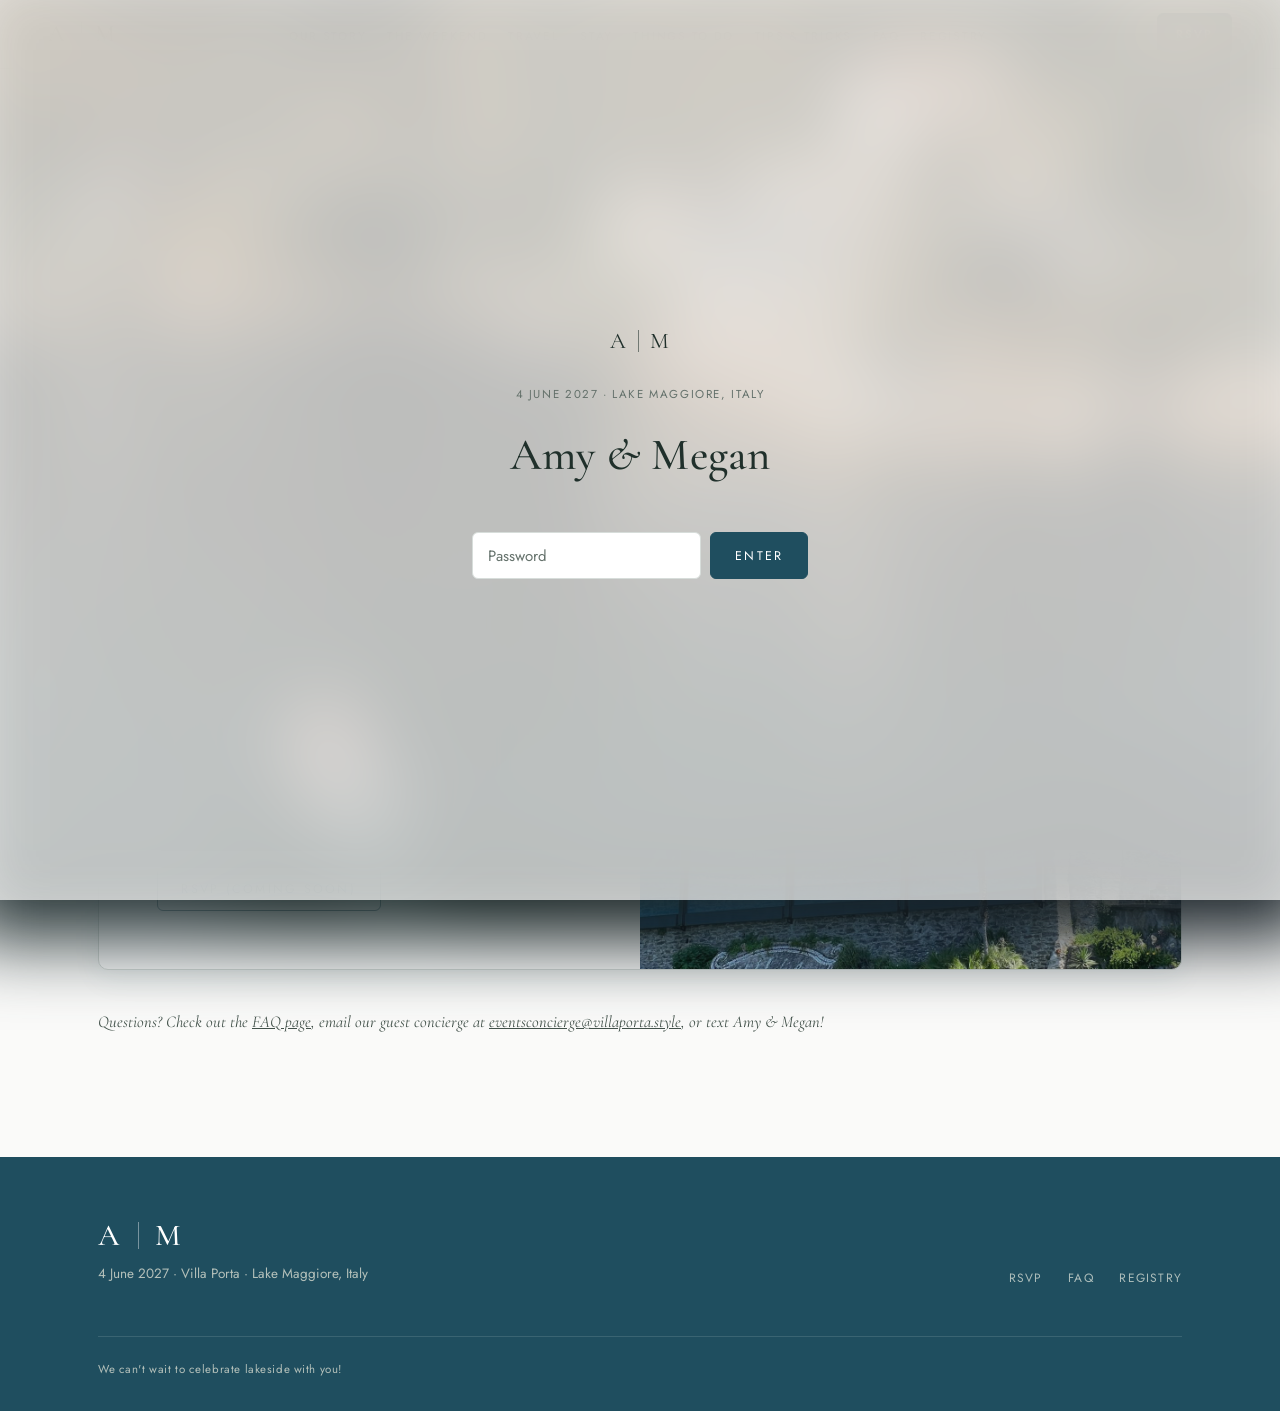
==== rsvp.html @ 817edec3 "Polish mobile scrolling and callouts" ====
<!DOCTYPE html>
<html lang="en">
<head>
<meta charset="UTF-8">
<meta name="viewport" content="width=device-width, initial-scale=1.0">
<title>RSVP — Amy &amp; Megan, 4 June 2027</title>
<meta name="robots" content="noindex, nofollow">
<meta name="description" content="RSVP for Amy and Megan's wedding weekend at Villa Porta, Lake Maggiore — 4 June 2027.">

<meta property="og:type" content="website">
<meta property="og:url" content="https://amyandmegan.com/rsvp.html">
<meta property="og:site_name" content="Amy &amp; Megan">
<meta property="og:title" content="RSVP &middot; 4 June 2027 &middot; Amy &amp; Megan">
<meta property="og:description" content="RSVP for Amy and Megan's wedding weekend at Villa Porta, Lake Maggiore — 4 June 2027.">
<meta property="og:image" content="https://amyandmegan.com/assets/images/og-share.jpg">
<meta property="og:image:width" content="1200">
<meta property="og:image:height" content="800">
<meta name="twitter:card" content="summary_large_image">
<meta name="twitter:title" content="RSVP &middot; 4 June 2027 &middot; Amy &amp; Megan">
<meta name="twitter:image" content="https://amyandmegan.com/assets/images/og-share.jpg">

<link rel="stylesheet" href="css/style.css?v=20260814-9">
<link rel="icon" type="image/png" href="assets/images/favicon-32.png" sizes="32x32">
<link rel="icon" type="image/png" href="assets/images/favicon-16.png" sizes="16x16">
<link rel="apple-touch-icon" href="assets/images/apple-touch-icon.png">
<meta name="theme-color" content="#1F4E5F">
</head>
<body>

<div id="site-gate" class="site-gate">
  <div class="site-gate-bg"></div>
  <div class="site-gate-inner">
    <div class="site-gate-mark">A <span class="mark-bar"></span> M</div>
    <p class="site-gate-meta">4 June 2027 &middot; Lake Maggiore, Italy</p>
    <h1 class="site-gate-title">Amy <em>&amp;</em> Megan</h1>
    <form class="site-gate-form" id="gateForm">
      <div class="site-gate-inputrow">
        <label class="sr-only" for="gatePw">Password</label>
        <input type="password" id="gatePw" name="gatePw" placeholder="Password" autocomplete="current-password" aria-describedby="gateError" required>
        <button type="submit" class="btn solid">Enter</button>
      </div>
      <p class="site-gate-error" id="gateError" role="alert" hidden>That's not quite it &mdash; try again.</p>
    </form>
  </div>
</div>

<nav class="site-nav scrolled" inert aria-hidden="true">
  <a href="index.html" class="nav-mark">A <span class="mark-bar"></span> M</a>
  <button type="button" class="nav-toggle" aria-label="Open menu" aria-expanded="false" aria-controls="site-navigation">
    <svg class="icon-menu" viewBox="0 0 24 24" fill="none" stroke="currentColor" stroke-width="1.4"><path d="M3 6h18M3 12h18M3 18h18"/></svg>
    <svg class="icon-close" viewBox="0 0 24 24" fill="none" stroke="currentColor" stroke-width="1.4"><path d="M5 5l14 14M19 5L5 19"/></svg>
  </button>
  <div class="nav-backdrop"></div>
  <ul class="nav-links" id="site-navigation">
    <li><a href="index.html#story">Our story</a></li>
    <li><a href="index.html#weekend">The weekend</a></li>
    <li><a href="index.html#travel">Travel</a></li>
    <li><a href="index.html#stay">Stay</a></li>
    <li><a href="index.html#thingstodo">Things to do</a></li>
    <li><a href="index.html#packing">Tips &amp; Tricks</a></li>
    <li><a href="index.html#faq">FAQ</a></li>
    <li><a href="index.html#registry">Registry</a></li>
  </ul>
  <div class="nav-cta">
    <a href="rsvp.html" class="btn solid active" aria-current="page">RSVP</a>
  </div>
</nav>

<main inert aria-hidden="true">

<div class="page-header">
  <div class="wrap">
    <span class="eyebrow">RSVP</span>
    <h1 tabindex="-1">Let's party!</h1>
    <p class="lede">Please let us know as soon as possible if you intend to join us.</p>
  </div>
</div>

<section class="section-pad">
  <div class="wrap">
    <div class="pane">
      <div class="pane-copy">
        <p>We&rsquo;re so excited to celebrate with you at Lake Maggiore!</p>
        <p>Because this is an intimate destination wedding with limited space and overseas logistics, sharing your plans early helps us plan thoughtfully.</p>
        <p><strong>Please complete your Intent to Attend by September 15.</strong></p>
        <p>Formal invitations and the official RSVP will follow. Text Amy or Megan with any questions!</p>
        <a href="https://forms.gle/Bddp1RMRTRT9xCXB9" target="_blank" rel="noopener" class="btn solid">Intent to Attend</a>
        <button type="button" class="btn" disabled>RSVP (coming soon)</button>
      </div>
      <div class="pane-media" style="background-image:url('assets/images/venue-terrace.jpg');"></div>
    </div>

    <p class="note-line" style="margin-top:2.4rem;">Questions? Check out the <a href="index.html#faq">FAQ page</a>, email our guest concierge at <a href="mailto:eventsconcierge@villaporta.style">eventsconcierge@villaporta.style</a>, or text Amy &amp; Megan!</p>
  </div>
</section>

</main>

<footer inert aria-hidden="true">
  <div class="wrap">
    <div class="footer-inner">
      <div>
        <div class="footer-mark">A <span class="mark-bar"></span> M</div>
        <p class="footer-note">4 June 2027 &middot; Villa Porta &middot; Lake Maggiore, Italy</p>
      </div>
      <ul class="footer-links">
        <li><a href="rsvp.html">RSVP</a></li>
        <li><a href="index.html#faq">FAQ</a></li>
        <li><a href="index.html#registry">Registry</a></li>
      </ul>
    </div>
    <div class="footer-bottom">We can't wait to celebrate lakeside with you!</div>
  </div>
</footer>

<script src="js/main.js?v=20260814-3"></script>
</body>
</html>
---- css/style.css ----
/* ============================================================
   Megan & Amy — Lake Maggiore, 4 June 2027
   Design system revised per emil-design-eng (motion), impeccable
   (anti-pattern bans), and taste-skill (anti-default discipline).
   ============================================================ */

@import url('https://fonts.googleapis.com/css2?family=Cormorant+Garamond:ital,wght@0,400;0,500;0,600;1,400;1,500&family=Jost:wght@300;400;500;600&display=swap');

:root{
  /* neutrals: true near-white (chroma-flat), not warm cream/sand */
  --bg-a:#FAFAF9;
  --bg-b:#EDF2F1;              /* tinted toward the brand's own blue hue, not generic warmth */
  --ink:#20302B;
  --ink-soft:#43524B;
  --ink-faint:#64716B;
  --accent:#2F6B82;
  --accent-dark:#1F4E5F;
  --accent-soft:#5B9AB0;
  --accent-wash:#E4EEF1;
  --terracotta:#B5652F;
  --sage:#4F7F65;
  --plum:#806A76;
  --gold:#E7C766;
  --gold-ink:#493B12;
  --gold-line:#EADCA9;
  --gold-deep:#D6B64F;
  --gold-wash:#FBF6E6;
  --line:#D7DDDA;
  --white:#FFFFFF;

  --serif:'Cormorant Garamond', Georgia, serif;
  --sans:'Jost', 'Helvetica Neue', Arial, sans-serif;

  --maxw:1180px;
  --radius-img:10px;
  --radius-btn:6px;

  --shadow-card:0 10px 28px rgba(31,78,95,.07);
  --shadow-card-hover:0 14px 34px rgba(31,78,95,.12);
  --shadow-emphasis:0 12px 34px rgba(31,78,95,.1);
  --shadow-small:0 5px 16px rgba(31,78,95,.06);

  /* motion tokens — per emil-design-eng: strong custom curves, not weak CSS defaults */
  --ease-out: cubic-bezier(0.23, 1, 0.32, 1);
  --ease-in-out: cubic-bezier(0.77, 0, 0.175, 1);
  --dur-fast: 150ms;
  --dur-med: 220ms;
  --dur-slow: 320ms;
}

*,*::before,*::after{box-sizing:border-box;}
html{scroll-behavior:smooth; overflow-x:hidden;}
.sr-only{
  position:absolute; width:1px; height:1px; padding:0; margin:-1px;
  overflow:hidden; clip:rect(0,0,0,0); white-space:nowrap; border:0;
}
@media (prefers-reduced-motion: reduce){
  html{scroll-behavior:auto;}
  *,*::before,*::after{animation-duration:0.01ms !important; animation-iteration-count:1 !important; transition-duration:0.01ms !important;}
}

body{
  margin:0;
  overflow-x:hidden;
  background:var(--bg-a);
  color:var(--ink);
  font-family:var(--sans);
  font-weight:400;
  line-height:1.75;
  font-size:16.5px;
  -webkit-font-smoothing:antialiased;
}

img{max-width:100%;height:auto;display:block;}
a{color:inherit;}
button:focus-visible,a:focus-visible,input:focus-visible{
  outline:3px solid var(--accent-dark);
  outline-offset:3px;
}
.hero a:focus-visible,footer a:focus-visible,.concierge-card a:focus-visible,
.story-carousel button:focus-visible{outline-color:var(--white);}
/* These headings receive focus programmatically after the password gate. */
h1[tabindex="-1"]:focus{outline:none;}

.wrap{
  max-width:var(--maxw);
  margin:0 auto;
  padding:0 clamp(1.25rem, 4vw, 3rem);
}

h1,h2,h3,h4{
  font-family:var(--serif);
  font-weight:500;
  color:var(--ink);
  margin:0 0 .4em;
  letter-spacing:.01em;
  text-wrap:balance;
}
.eyebrow{
  font-family:var(--sans);
  font-size:11.5px;
  letter-spacing:.22em;
  text-transform:uppercase;
  color:var(--accent);
  font-weight:500;
  display:block;
  margin-bottom:.7rem;
}
h2{font-size:clamp(2.2rem, 4.4vw, 3.1rem); letter-spacing:.01em; line-height:1.12; margin-bottom:.32em;}
h3{font-size:1.4rem;}

p{margin:0 0 1.1em; text-wrap:pretty;}
.lede{
  font-family:var(--serif);
  font-style:italic;
  font-size:1.2rem;
  color:var(--ink-soft);
  max-width:64ch;
}

/* ---------- buttons: press feedback, gated hover, real easing ---------- */
.btn{
  display:inline-flex;
  align-items:center;
  gap:.6em;
  min-height:44px;
  padding:.85em 1.9em;
  border:1px solid var(--accent-dark);
  border-radius:var(--radius-btn);
  color:var(--accent-dark);
  background:transparent;
  font-family:var(--sans);
  font-size:12.5px;
  letter-spacing:.18em;
  text-transform:uppercase;
  text-decoration:none;
  cursor:pointer;
  transition:background var(--dur-med) var(--ease-out), color var(--dur-med) var(--ease-out), transform var(--dur-fast) var(--ease-out);
}
@media (hover:hover) and (pointer:fine){
  .btn:hover{background:var(--accent-dark); color:var(--white);}
  .btn.solid:hover{background:var(--ink);}
  .btn.on-dark:hover{background:var(--white); color:var(--ink);}
}
.btn:active{transform:scale(0.97);}
.btn.solid{background:var(--accent-dark); color:var(--white);}
.btn.on-dark{border-color:rgba(255,255,255,.75); color:var(--white);}
.btn:disabled,.btn[aria-disabled="true"]{opacity:.55; cursor:not-allowed;}
.btn:disabled:active,.btn[aria-disabled="true"]:active{transform:none;}

/* ---------- wave divider ---------- */
.ripple{position:relative; width:100%; height:56px; overflow:hidden; line-height:0;}
.ripple svg{width:100%; height:100%; display:block;}
.ripple .wave-fill{fill:var(--bg-b);}
.ripple.to-a .wave-fill{fill:var(--bg-a);}

/* ---------- nav ---------- */
.site-nav{
  position:fixed; top:0; left:0; right:0;
  z-index:100;
  display:flex; align-items:center; justify-content:space-between;
  padding:1.1rem clamp(1.25rem, 4vw, 3rem);
  background:transparent;
  color:var(--white);
  transition:background var(--dur-slow) var(--ease-out), color var(--dur-slow) var(--ease-out), padding var(--dur-med) var(--ease-out), box-shadow var(--dur-med) var(--ease-out);
}
.site-nav.scrolled{
  background:rgba(250,250,249,.99);
  color:var(--ink);
  padding-top:.75rem; padding-bottom:.75rem;
  box-shadow:0 1px 0 var(--line);
}
.nav-mark{
  font-family:var(--serif); font-size:1.48rem; font-weight:500; letter-spacing:.14em;
  min-height:44px; display:flex; align-items:center; gap:.55em; text-decoration:none; color:inherit;
}
.mark-bar{display:inline-block; width:1px; height:1em; background:currentColor; opacity:.55;}
.nav-links{display:flex; gap:clamp(.75rem,1.6vw,1.5rem); list-style:none; margin:0; padding:0;}
.nav-links a{
  font-size:11.5px; font-weight:500; letter-spacing:.15em; text-transform:uppercase;
  text-decoration:none; color:inherit; opacity:.96;
  padding-bottom:4px; border-bottom:1px solid transparent;
  transition:opacity var(--dur-fast) var(--ease-out), border-color var(--dur-fast) var(--ease-out);
}
@media (hover:hover) and (pointer:fine){ .nav-links a:hover{opacity:1; border-color:currentColor;} }
.nav-links a.active{opacity:1; border-color:currentColor;}
.nav-cta .btn{min-height:42px; padding:.65em 1.55em; font-size:11.5px; font-weight:500;}
.site-nav:not(.scrolled) .nav-mark,.site-nav:not(.scrolled) .nav-links a{text-shadow:0 1px 8px rgba(0,0,0,.38);}
.site-nav:not(.scrolled) .nav-cta .btn.solid{
  background:rgba(15,35,36,.24); border-color:rgba(255,255,255,.78); color:var(--white);
  box-shadow:0 0 0 1px rgba(255,255,255,.12),0 5px 18px rgba(0,0,0,.12);
}
.site-nav.scrolled .btn{border-color:var(--accent-dark); color:var(--accent-dark);}
.site-nav.scrolled .btn.solid{background:var(--accent-dark); color:var(--white);}

.nav-toggle{
  display:none; width:44px; height:44px; align-items:center; justify-content:center;
  background:none; border:0; color:inherit; cursor:pointer; padding:11px; position:relative; z-index:210;
}
.nav-toggle svg{width:22px; height:22px;}
.nav-toggle .icon-close{display:none;}
.nav-toggle.open .icon-menu{display:none;}
.nav-toggle.open .icon-close{display:block;}

.nav-backdrop{display:none;}

@media (max-width:1080px){
  .nav-links{
    position:fixed; inset:0 0 0 auto; width:min(78vw,320px);
    background:var(--bg-a); color:var(--ink);
    flex-direction:column; gap:0; padding:6rem 2rem 2rem;
    transform:translateX(100%); transition:transform var(--dur-slow) var(--ease-out);
    box-shadow:-6px 0 24px rgba(0,0,0,.12);
    z-index:200;
  }
  .nav-links.open{transform:translateX(0);}
  .nav-links a{display:block; padding:.9rem 0; border-bottom:1px solid var(--line); opacity:1;}
  .nav-cta{display:none;}
  .nav-toggle{display:inline-flex;}
  .nav-backdrop{
    display:block; position:fixed; inset:0; z-index:150;
    background:rgba(10,14,12,.35); opacity:0; pointer-events:none;
    transition:opacity var(--dur-med) var(--ease-out);
  }
  .nav-backdrop.open{opacity:1; pointer-events:auto;}
}
body.menu-open{overflow:hidden;}


/* ---------- hero ---------- */
.hero{
  position:relative; min-height:100vh; min-height:100svh; display:flex; align-items:flex-end;
  overflow:hidden; background-color:#182420; color:var(--white);
}
.hero-bg{
  position:absolute; inset:0;
  background-image:url('../assets/images/hero-aerial-boat.jpg');
  background-position:center 42%; background-size:cover; background-repeat:no-repeat;
  transition:opacity var(--dur-slow) var(--ease-out);
}
.hero::after{
  content:""; position:absolute; inset:0;
  background:linear-gradient(180deg, rgba(16,22,19,.3) 0%, rgba(16,22,19,.12) 38%, rgba(12,18,15,.66) 100%);
  z-index:1;
}
.hero-inner{position:relative; z-index:2; width:100%; padding:8rem clamp(1.25rem,4vw,3rem) 4.5rem;}
.hero-names{
  font-family:var(--serif); font-size:clamp(2.8rem, 8vw, 5.6rem); line-height:1.05;
  letter-spacing:.015em; margin:0 0 .3em; color:var(--white) !important;
}
.hero-names em{font-style:italic; color:var(--white); opacity:.85;}
.hero-meta{font-family:var(--sans); font-size:13px; letter-spacing:.16em; text-transform:uppercase; opacity:.92; margin-bottom:1.8rem;}

/* ---------- sections ---------- */
section{position:relative;}
main section[id]{scroll-margin-top:5rem;}
.section-pad{padding:clamp(3rem,5.5vw,4.8rem) 0 clamp(4.5rem,8vw,7.5rem);}
.alt-bg{background:var(--bg-b);}

.section-head{max-width:820px; margin-bottom:clamp(2.2rem,4vw,3.2rem);}

.split{display:grid; grid-template-columns:1fr 1fr; gap:clamp(2rem,5vw,4.5rem); align-items:center;}
.split.reverse .split-media{order:2;}
.split-media img{border-radius:var(--radius-img);}
.photo-with-caption{position:relative; margin:0; overflow:hidden; border-radius:var(--radius-img);}
.photo-with-caption img{width:100%;}
.photo-with-caption figcaption{
  position:absolute; left:0; right:0; bottom:0; z-index:2;
  padding:1.1rem 1.2rem; color:var(--white); font-size:12px; letter-spacing:.1em; text-transform:uppercase;
  background:linear-gradient(0deg, rgba(0,0,0,.58), transparent);
}
@media (max-width:820px){
  .split{grid-template-columns:1fr;}
  .split.reverse .split-media{order:0;}
}

/* callouts */
.info-callout{
  margin:1.6rem 0; padding:1.2rem 1.5rem;
  background:var(--accent-wash);
  border-left:4px solid var(--accent);
  border-radius:var(--radius-img);
  font-size:15px; color:var(--ink-soft);
}
.info-callout strong{color:var(--ink);}
.info-callout p{margin:0;}
.info-callout.with-icon{display:flex; align-items:center; gap:1rem;}
.info-callout.with-icon .icon{
  flex:none; width:38px; height:38px; border-radius:50%;
  background:var(--accent); color:var(--white);
  display:flex; align-items:center; justify-content:center;
}
.info-callout.with-icon .icon svg{width:21px; height:21px;}
.info-callout-copy{flex:1; min-width:0;}
.info-callout.with-icon .info-callout-copy p{padding:0; color:var(--ink-soft); font-size:14px; line-height:1.55;}
.info-callout.with-icon .info-callout-copy p + p{margin-top:.18rem;}
.info-callout.with-icon .info-callout-copy strong{display:block; color:var(--ink); font-size:14.5px; font-weight:600; line-height:1.45;}
.info-callout.with-icon .info-callout-copy a{color:var(--accent-dark); font-weight:500; text-underline-offset:3px;}

.concierge-card{
  margin-top:2.2rem; padding:1.5rem 1.7rem;
  background:var(--accent); border-radius:var(--radius-img); color:var(--white);
  box-shadow:var(--shadow-card);
}
.concierge-card h3{font-family:var(--sans); font-weight:500; font-size:.95rem; letter-spacing:.03em; margin-bottom:.3rem; color:var(--white);}
.concierge-card p{font-size:14.5px; color:rgba(255,255,255,.9); margin:0 0 .5em;}
.concierge-card a{color:var(--white); text-decoration:underline; text-underline-offset:3px;}

/* schedule + accordion detail */
.schedule{display:grid; grid-template-columns:repeat(3,1fr); gap:1.3rem;}
@media (max-width:820px){.schedule{grid-template-columns:1fr;}}
.schedule-item{
  background:var(--white); border:1px solid var(--line); border-radius:var(--radius-img);
  overflow:hidden; display:flex; flex-direction:column; box-shadow:var(--shadow-card);
}
.schedule-thumb{width:100%; height:190px; object-fit:cover; display:block;}
.schedule-body{padding:1.6rem 1.6rem 1.6rem; display:flex; flex-direction:column; flex:1;}
.schedule-item:not(:has(.schedule-thumb)) .schedule-body{padding-top:1.8rem;}
.schedule-day{
  font-family:var(--sans); font-size:10.5px; letter-spacing:.16em; text-transform:uppercase;
  color:var(--white); background:var(--accent); display:inline-block;
  padding:.35em .85em; border-radius:20px; margin-bottom:1.1rem; align-self:flex-start;
}
.schedule-item h3{margin-bottom:.15rem; font-size:1.5rem;}
.schedule-translation{
  display:block; margin-bottom:.42rem;
  font-family:var(--serif); font-size:.98rem; font-style:italic; line-height:1.35;
  color:var(--accent-dark);
}
.schedule-item .when{color:var(--ink-faint); font-size:12.5px; margin-bottom:.9rem; display:block; font-family:var(--sans); letter-spacing:.01em;}
.schedule-item p{font-size:14.5px;}
.schedule-more{
  width:100%; text-align:left; background:none; border:0; cursor:pointer;
  display:flex; align-items:center; gap:.6em; min-height:44px; padding:.8rem 0 .3rem;
  margin-top:auto;
  font-family:var(--sans); font-size:11.5px; letter-spacing:.14em; text-transform:uppercase; color:var(--accent-dark);
}
.schedule-more .plus{flex:none; width:16px; height:16px; position:relative;}
.schedule-more .plus::before,.schedule-more .plus::after{content:""; position:absolute; background:var(--accent-dark); top:50%; left:50%; transform:translate(-50%,-50%);}
.schedule-more .plus::before{width:12px; height:1.4px;}
.schedule-more .plus::after{width:1.4px; height:12px; transition:transform var(--dur-med) var(--ease-in-out);}
.schedule-item.open .plus::after{transform:translate(-50%,-50%) rotate(90deg) scaleY(0);}
.schedule-detail{max-height:0; overflow:hidden; transition:max-height var(--dur-med) var(--ease-in-out);}
.schedule-detail-inner{padding-top:.5rem;}
.schedule-detail dl{margin:0;}
.schedule-detail dt{font-size:11px; letter-spacing:.12em; text-transform:uppercase; color:var(--ink-faint); margin-top:.9rem;}
.schedule-detail dt:first-child{margin-top:0;}
.schedule-detail dd{margin:.2rem 0 0; font-size:14.5px; color:var(--ink-soft);}

.note-line{font-size:16.5px; color:var(--ink-soft); margin-top:1.6rem; font-style:italic; font-family:var(--serif);}

/* ---------- password gate (client-side deterrent only — not true security) ---------- */
body.gate-locked{overflow:hidden;}
.site-gate{
  position:fixed; inset:0; z-index:500;
  display:flex; align-items:center; justify-content:center;
  color:var(--ink); text-align:center;
  opacity:1; transition:opacity .5s var(--ease-out);
}
.site-gate.unlocked{opacity:0; pointer-events:none;}
.site-gate-bg{
  position:absolute; inset:-40px;
  background-image:url('../assets/images/og-share.jpg');
  background-position:center 55%; background-size:cover; background-repeat:no-repeat;
  filter:blur(38px) saturate(1.05);
}
.site-gate::after{content:""; position:absolute; inset:0; background:rgba(250,250,249,.72);}
.site-gate-inner{position:relative; z-index:1; width:100%; max-width:400px; padding:2rem;}
.site-gate-mark{font-family:var(--serif); font-size:1.4rem; letter-spacing:.05em; margin-bottom:1.5rem; display:flex; align-items:center; justify-content:center; gap:.7rem;}
.site-gate-meta{font-family:var(--sans); font-size:11.5px; letter-spacing:.14em; text-transform:uppercase; color:var(--ink-faint); margin-bottom:.7rem;}
.site-gate-title{font-family:var(--serif); font-size:clamp(2.1rem,5vw,2.8rem); margin:0 0 2.4rem; color:var(--ink);}
.site-gate-title em{font-style:italic;}
.site-gate-inputrow{display:flex; gap:.6rem;}
.site-gate-inputrow input{
  flex:1; min-width:0; padding:.75em 1em; border-radius:6px; border:1px solid var(--line);
  background:var(--white); color:var(--ink); font-family:var(--sans); font-size:15px;
}
.site-gate-inputrow input::placeholder{color:var(--ink-faint);}
.site-gate-inputrow input:focus{outline:2px solid var(--accent-dark); outline-offset:2px;}
.site-gate-error{margin:.9rem 0 0; font-size:13px; color:#a33;}
@media (max-width:480px){.site-gate-inputrow{flex-direction:column;}}

/* ---------- story: text + rotating carousel ---------- */
.story-layout{display:grid; grid-template-columns:1.2fr 1fr; gap:clamp(2rem,5vw,3.5rem); align-items:start;}
@media (max-width:900px){.story-layout{grid-template-columns:1fr;}}
.story-visual{display:flex; flex-direction:column; gap:1.4rem;}
.trio-label{text-align:center; margin:.2rem 0 -.6rem;}

.story-carousel{position:relative; border-radius:var(--radius-img); overflow:hidden; aspect-ratio:4/5; background:#1c2420;}
.story-carousel-track{display:flex; height:100%; transition:transform 650ms var(--ease-in-out);}
.story-carousel-track img{flex:0 0 100%; width:100%; height:100%; object-fit:cover;}
.story-carousel-track img.show-full{object-fit:contain;}
.story-carousel-caption{
  position:absolute; left:0; right:0; bottom:0; z-index:2;
  padding:1.1rem 4.7rem 1.1rem 1.2rem; color:var(--white); font-size:12px; letter-spacing:.1em; text-transform:uppercase;
  background:linear-gradient(0deg, rgba(0,0,0,.5), transparent);
}
.story-carousel-arrow{
  position:absolute; top:50%; transform:translateY(-50%); z-index:3;
  width:44px; height:44px; border-radius:50%; border:0; cursor:pointer;
  background:rgba(0,0,0,.32); color:var(--white);
  display:flex; align-items:center; justify-content:center;
  opacity:0; transition:opacity var(--dur-med) var(--ease-out), background var(--dur-fast) var(--ease-out);
}
.story-carousel-arrow svg{width:16px; height:16px;}
.story-carousel-arrow.prev{left:.7rem;}
.story-carousel-arrow.next{right:.7rem;}
.story-carousel:hover .story-carousel-arrow{opacity:1;}
.story-carousel:focus-within .story-carousel-arrow{opacity:1;}
@media (hover:none){ .story-carousel-arrow{opacity:1; background:rgba(0,0,0,.4);} }
@media (hover:hover) and (pointer:fine){ .story-carousel-arrow:hover{background:rgba(0,0,0,.55);} }
.story-carousel-arrow:active{transform:translateY(-50%) scale(0.92);}
.story-carousel-pause{
  position:absolute; right:.7rem; bottom:.7rem; z-index:4;
  width:44px; height:44px; padding:12px; border:0; border-radius:50%;
  display:flex; align-items:center; justify-content:center;
  background:rgba(0,0,0,.4); color:var(--white); cursor:pointer;
  transition:background var(--dur-fast) var(--ease-out), transform var(--dur-fast) var(--ease-out);
}
.story-carousel-pause svg{width:18px; height:18px;}
.story-carousel-pause .icon-play{display:none;}
.story-carousel-pause[aria-pressed="true"] .icon-pause{display:none;}
.story-carousel-pause[aria-pressed="true"] .icon-play{display:block;}
@media (hover:hover) and (pointer:fine){.story-carousel-pause:hover{background:rgba(0,0,0,.6);}}
.story-carousel-pause:active{transform:scale(.92);}

.story-text p{font-family:var(--serif); font-size:1.15rem; line-height:1.7; color:var(--ink-soft);}

.story-closing{
  font-family:var(--serif); font-weight:700; color:var(--ink);
  font-size:clamp(1.6rem,3vw,2.1rem); line-height:1.4;
  margin-top:clamp(2rem,4vw,3rem); margin-bottom:0;
  max-width:68rem;
}
.story-closing .dash{font-weight:400; opacity:.55;}
.story-closing em{font-style:italic;}

/* photo trio below story */
.story-trio{display:grid; grid-template-columns:repeat(3,1fr); gap:.8rem;}
.story-trio figure{margin:0;}
.story-trio img{width:100%; aspect-ratio:4/5; object-fit:cover; border-radius:var(--radius-img);}
.story-trio figcaption{font-size:12px; letter-spacing:.08em; text-transform:uppercase; color:var(--ink-faint); margin-top:.6rem; text-align:center;}
@media (max-width:700px){
  .story-trio{grid-template-columns:repeat(3,1fr); gap:.45rem;}
  .story-trio figcaption{font-size:10px; letter-spacing:.05em; margin-top:.4rem;}
}

/* travel */
.info-grid{display:grid; grid-template-columns:repeat(2,1fr); gap:2rem 3rem;}
@media (max-width:700px){.info-grid{grid-template-columns:1fr;}}
.info-block h3{font-family:var(--sans); font-weight:500; font-size:.95rem; letter-spacing:.03em; margin-bottom:.3rem;}
.info-block .sub{color:var(--ink-faint); font-size:13px;}

/* hotel cards — three equal options */
.stay-subhead{margin-top:2.2rem;}
.stay-subhead .eyebrow{margin:0;}
.hotel-list{display:grid; grid-template-columns:repeat(3,1fr); gap:1.4rem; margin-top:1rem; align-items:stretch;}
@media (max-width:900px){.hotel-list{grid-template-columns:1fr;}}
.hotel-card{height:100%; border:1px solid var(--line); border-radius:var(--radius-img); overflow:hidden; background:var(--white); display:flex; flex-direction:column; box-shadow:var(--shadow-card); transition:transform var(--dur-fast) var(--ease-out),box-shadow var(--dur-fast) var(--ease-out),border-color var(--dur-fast) var(--ease-out);}
.hotel-photo{height:170px; background-size:cover; background-position:center;}
.hotel-photo.placeholder{
  display:flex; flex-direction:column; align-items:center; justify-content:center; gap:.5rem;
  background:linear-gradient(135deg,var(--bg-b),var(--bg-a)); color:var(--ink-faint);
}
.hotel-photo.placeholder svg{width:26px; height:26px; opacity:.5;}
.hotel-photo.placeholder span{font-size:10px; letter-spacing:.1em; text-transform:uppercase;}
.hotel-body{padding:1.3rem 1.4rem 1.5rem; flex:1; display:flex; flex-direction:column;}
.hotel-body h3{font-family:var(--serif); font-size:1.3rem; margin-bottom:.4rem; display:flex; align-items:center; gap:.6rem; flex-wrap:wrap;}
.hotel-tag{font-family:var(--sans); font-size:9.5px; letter-spacing:.1em; text-transform:uppercase; background:var(--accent); color:var(--white); padding:.22em .65em; border-radius:20px;}
.hotel-tag.group{background:var(--gold); color:var(--gold-ink);}
.hotel-meta{font-size:14px; color:var(--ink-soft); margin-bottom:.8rem; min-height:5.25em;}
.hotel-actions{margin-top:auto; display:flex; flex-direction:column; align-items:flex-start; gap:.35rem;}
.hotel-site-link{min-height:44px; font-size:13px; display:inline-flex; align-items:center; text-decoration:underline; text-underline-offset:3px; color:var(--accent-dark);}
.hotel-actions .btn{align-self:flex-start;}
.hotel-code{font-size:12.5px; color:var(--ink-faint); margin-top:.7rem; margin-bottom:0;}
.hotel-code strong{color:var(--ink-soft);}

.hotel-more{
  width:100%; text-align:left; background:none; border:0; cursor:pointer;
  display:flex; align-items:center; gap:.6em; min-height:44px; padding:.9rem 0 .2rem;
  font-family:var(--sans); font-size:11.5px; letter-spacing:.14em; text-transform:uppercase; color:var(--accent-dark);
}
.hotel-more .plus{flex:none; width:16px; height:16px; position:relative;}
.hotel-more .plus::before,.hotel-more .plus::after{content:""; position:absolute; background:var(--accent-dark); top:50%; left:50%; transform:translate(-50%,-50%);}
.hotel-more .plus::before{width:12px; height:1.4px;}
.hotel-more .plus::after{width:1.4px; height:12px; transition:transform var(--dur-med) var(--ease-in-out);}
.hotel-card.open .hotel-more .plus::after{transform:translate(-50%,-50%) rotate(90deg) scaleY(0);}
.hotel-detail{max-height:0; overflow:hidden; transition:max-height var(--dur-med) var(--ease-in-out);}
.hotel-detail-inner{padding-top:.5rem; font-size:14px; color:var(--ink-soft); line-height:1.6;}
.hotel-detail-inner p{margin:0 0 .6rem;}
.hotel-detail-inner p:last-child{margin-bottom:0;}
.hotel-detail-inner ul{margin:0; padding-left:1.1rem;}
.hotel-detail-inner li{margin-bottom:.4rem;}
.hotel-detail-inner li:last-child{margin-bottom:0;}

/* secondary villa + apartment guide */
.villa-collection{
  margin-top:1rem; border:1px solid var(--line); border-radius:var(--radius-img); overflow:hidden;
  background:rgba(255,255,255,.72); box-shadow:var(--shadow-card);
}
.villa-subhead{margin-top:clamp(1.7rem,3vw,2.2rem);}
.villa-collection-head{display:grid; grid-template-columns:minmax(0,1fr) minmax(170px,24%); align-items:stretch; gap:1.3rem; min-height:150px;}
.villa-collection-copy{padding:1.15rem 0 1.15rem 1.5rem;}
.villa-collection-head h3{font-size:clamp(1.45rem,2.5vw,1.9rem); margin-bottom:.7rem;}
.villa-collection-actions{display:flex; align-items:center; justify-content:space-between; gap:1rem;}
.villa-collection-tags{display:flex; align-items:center; gap:.55rem; flex-wrap:wrap;}
.villa-collection-photo{align-self:stretch; min-height:150px; background:url('../assets/images/charming-moment-villa.jpg') center 52%/cover no-repeat; box-shadow:inset 12px 0 28px rgba(31,78,95,.08); transition:filter var(--dur-med) var(--ease-out);}
.villa-more{
  flex:none; min-height:44px; padding:.65rem .9rem; border:1px solid var(--accent-soft); border-radius:24px;
  background:var(--white); color:var(--accent-dark); cursor:pointer; display:flex; align-items:center; gap:.65rem;
  font-family:var(--sans); font-size:10.5px; letter-spacing:.13em; text-transform:uppercase;
}
.villa-more .plus{flex:none; width:17px; height:17px; position:relative;}
.villa-more .plus::before,.villa-more .plus::after{content:""; position:absolute; background:var(--accent-dark); top:50%; left:50%; transform:translate(-50%,-50%);}
.villa-more .plus::before{width:13px; height:1.4px;}
.villa-more .plus::after{width:1.4px; height:13px; transition:transform var(--dur-med) var(--ease-in-out);}
.villa-collection.open .villa-more .plus::after{transform:translate(-50%,-50%) rotate(90deg) scaleY(0);}
.villa-detail{max-height:0; overflow:hidden; transition:max-height var(--dur-med) var(--ease-in-out);}
.villa-detail-inner{padding:1.5rem; border-top:1px solid var(--line); color:var(--ink-soft); font-size:14px; line-height:1.7;}
.villa-collection-intro{display:flex; align-items:flex-start; justify-content:space-between; gap:2rem; margin:0 0 1.2rem; color:var(--ink-soft);}
.villa-collection-intro > div{max-width:72ch;}
.villa-collection-intro p{margin:0 0 .65rem;}
.villa-collection-intro p:last-child{margin-bottom:0;}
.villa-collection-intro strong{color:var(--ink);}
.stay-walking-warning{font-weight:700; color:var(--ink);}
.villa-collection-intro .btn{flex:none;}
.stay-booking-code{display:flex; align-items:center; gap:1rem; margin:0 0 .8rem; padding:1rem 1.1rem; border:1px solid var(--accent-soft); border-radius:var(--radius-img); background:#eef7f8;}
.stay-booking-code p{margin:0; color:var(--ink-soft); font-size:13.5px;}
.stay-booking-code strong{color:var(--ink);}
.stay-booking-label{flex:none; padding:.4em .8em; border-radius:20px; background:var(--plum); color:var(--white); font-family:var(--sans); font-size:9.5px; letter-spacing:.1em; text-transform:uppercase;}
.stay-availability-note{margin:0 0 1.5rem; padding:1rem 1.1rem; border:1px solid var(--gold-line); border-left:3px solid var(--gold-deep); border-radius:var(--radius-img); background:var(--gold-wash); color:var(--ink-soft); font-size:13.5px;}
.stay-availability-note strong{color:var(--ink);}
.stay-location-guide{display:grid; grid-template-columns:repeat(2,minmax(0,1fr)); gap:1.2rem;}
.stay-location-group{padding:1.5rem; border:1px solid var(--line); border-radius:var(--radius-img); background:var(--bg-a);}
.stay-location-group.recommended{grid-column:1/-1; background:linear-gradient(135deg,var(--white),#f4fafb); border-color:var(--accent); box-shadow:var(--shadow-emphasis);}
.stay-location-head{display:flex; align-items:flex-start; justify-content:space-between; gap:1rem;}
.stay-location-head > div{min-width:0; flex:1;}
.stay-location-label{display:block; margin-bottom:.35rem; font-family:var(--sans); font-size:10.5px; letter-spacing:.15em; text-transform:uppercase; color:var(--accent-dark);}
.stay-location-group h4{margin-bottom:.65rem; font-family:var(--serif); font-size:1.3rem;}
.stay-location-group > p{margin:0 0 1.2rem; color:var(--ink-soft); font-size:14px; max-width:72ch;}
.stay-location-badges{display:flex; justify-content:flex-end; gap:.45rem; flex-wrap:wrap;}
.stay-recommendation,.stay-transport-tag{flex:none; padding:.4em .8em; border-radius:20px; font-family:var(--sans); font-size:9.5px; letter-spacing:.1em; line-height:1.35; text-transform:uppercase;}
.stay-recommendation{background:var(--accent); color:var(--white);}
.stay-recommendation.recommended{background:var(--sage); color:var(--white);}
.stay-transport-tag{display:inline-flex; align-items:center; gap:.45rem; max-width:none; padding:.45em .72em; background:var(--gold); color:var(--gold-ink); font-size:9px; letter-spacing:.075em; text-align:center; white-space:nowrap; box-shadow:0 5px 14px rgba(73,59,18,.1);}
.stay-transport-tag::before{content:"\2726"; font-size:1.05em;}
.stay-property-list{list-style:none; margin:0; padding:0; display:grid; grid-template-columns:repeat(2,minmax(0,1fr)); gap:.8rem;}
.stay-location-group.recommended .stay-property-list{grid-template-columns:repeat(3,minmax(0,1fr));}
.stay-location-group:not(.recommended) .stay-property-list{grid-template-columns:1fr;}
.stay-property-list li{position:relative; padding:1rem; border:1px solid var(--line); border-left:4px solid var(--accent-soft); border-radius:calc(var(--radius-img) - 2px); background:var(--white); box-shadow:var(--shadow-small); transition:border-color var(--dur-fast) var(--ease-out),box-shadow var(--dur-fast) var(--ease-out),transform var(--dur-fast) var(--ease-out);}
.stay-property-link{min-height:44px; display:flex; align-items:center; justify-content:space-between; gap:.65rem; margin-bottom:.45rem; font-family:var(--serif); font-size:1.05rem; color:var(--ink); text-decoration:none;}
.stay-property-link::after{content:"↗"; font-family:var(--sans); font-size:.75em; color:var(--accent-dark); text-decoration:none;}
.stay-property-facts,.stay-times{margin:0;}
.stay-property-facts{display:grid; gap:.55rem;}
.stay-property-facts div{display:grid; grid-template-columns:minmax(5.4rem,auto) 1fr; gap:.7rem; align-items:baseline; padding-top:.55rem; border-top:1px solid var(--line);}
.stay-property-facts dt,.stay-times dt{margin:0; font-family:var(--sans); font-size:9.5px; letter-spacing:.08em; text-transform:uppercase; color:var(--ink-faint);}
.stay-property-facts dd,.stay-times dd{margin:0; font-size:13px; color:var(--ink-soft);}
.stay-property-type{margin:-.2rem 0 .75rem; color:var(--accent-dark); font-size:12.5px; line-height:1.45;}
.stay-times{display:grid; grid-template-columns:repeat(2,minmax(0,1fr)); gap:.8rem; margin:0;}
.stay-times div{min-width:0;}
.stay-times dt{margin-bottom:.15rem;}
.stay-route-note{margin:1rem 0 0; color:var(--ink-faint); font-size:11.5px; line-height:1.55;}
.stay-concierge-callout{display:grid!important; grid-template-columns:auto minmax(0,1fr) auto; align-items:center!important; gap:1rem; margin:1.2rem 0 0; padding:.95rem 1.15rem;}
.stay-concierge-callout .btn{flex:none;}
@media (hover:hover) and (pointer:fine){
  .hotel-card:hover{transform:translateY(-3px); border-color:var(--accent-soft); box-shadow:var(--shadow-card-hover);}
  .villa-collection:hover .villa-collection-photo{filter:saturate(1.06) contrast(1.02);}
  .stay-property-list li:hover{border-color:var(--accent-soft); box-shadow:var(--shadow-card-hover); transform:translateY(-2px);}
  .stay-property-link:hover{color:var(--accent-dark);}
}
@media (max-width:900px){
  .villa-collection-head{grid-template-columns:minmax(0,1fr) minmax(155px,28%);}
  .stay-location-guide{grid-template-columns:1fr;}
  .stay-location-group.recommended{grid-column:auto;}
  .stay-location-group.recommended .stay-property-list{grid-template-columns:repeat(2,minmax(0,1fr));}
}
@media (max-width:700px){
  .hotel-meta{min-height:0;}
  .villa-collection-head{grid-template-columns:1fr; gap:0;}
  .villa-collection-copy{padding:1.1rem;}
  .villa-collection-head h3{max-width:none; font-size:clamp(1.42rem,7vw,1.72rem); line-height:1.08; margin-bottom:.85rem; text-wrap:balance;}
  .villa-collection-actions{align-items:flex-start; gap:.6rem;}
  .villa-collection-tags{flex:1; gap:.35rem;}
  .villa-collection-tags .hotel-tag{font-size:8.5px; padding:.24em .58em;}
  .villa-more{margin:0; padding:.6rem .7rem; font-size:9.5px; letter-spacing:.1em;}
  .villa-collection-photo{grid-column:1/-1; min-height:180px; box-shadow:inset 0 12px 28px rgba(31,78,95,.08);}
  .villa-detail-inner{padding:1.2rem 1.05rem 1.35rem;}
  .villa-collection-intro{display:block;}
  .villa-collection-intro .btn{margin-top:1.2rem;}
  .stay-booking-code{display:block;}
  .stay-booking-label{display:inline-block; margin-bottom:.6rem;}
  .stay-location-guide{grid-template-columns:1fr;}
  .stay-location-group.recommended{grid-column:auto;}
  .stay-location-head{display:block;}
  .stay-location-badges{justify-content:flex-start; margin-bottom:.8rem;}
  .stay-transport-tag{display:inline-flex; margin-bottom:.8rem; white-space:normal; text-align:left;}
  .stay-property-list,.stay-location-group.recommended .stay-property-list{grid-template-columns:1fr;}
  .stay-times{grid-template-columns:1fr; gap:.5rem;}
  .stay-concierge-callout{grid-template-columns:auto minmax(0,1fr); align-items:start!important;}
  .stay-concierge-callout .btn{grid-column:2; justify-self:start; margin-top:.35rem;}
}

/* things to do */
.subsection{margin-bottom:clamp(2.6rem,5vw,3.6rem);}
.subsection:last-child{margin-bottom:0;}
.subsection-head{margin-bottom:1.4rem; border-bottom:1px solid var(--line); padding-bottom:.9rem;}
.subsection-head h3{margin:0; font-size:1.7rem;}
.card-grid{display:grid; grid-template-columns:repeat(5,1fr); gap:1.1rem;}
@media (max-width:900px){.card-grid{grid-template-columns:repeat(3,1fr);}}
.todo-card img{width:100%; aspect-ratio:4/5; object-fit:cover; border-radius:var(--radius-img); margin-bottom:.7rem;}
.todo-card .photo-placeholder{
  width:100%; aspect-ratio:4/5; border-radius:var(--radius-img); margin-bottom:.7rem;
  background:linear-gradient(135deg,var(--bg-b),var(--bg-a));
  display:flex; align-items:center; justify-content:center; color:var(--ink-faint);
}
.todo-card .photo-placeholder svg{width:24px; height:24px; opacity:.5;}
.todo-card h4{font-family:var(--sans); font-weight:500; font-size:13px; letter-spacing:.06em; text-transform:uppercase; margin-bottom:.3rem;}
.todo-card p{font-size:14px; color:var(--ink-soft); margin:0 0 .5em;}
@media (max-width:600px){
  .card-grid{grid-template-columns:1fr; gap:1.8rem;}
  .todo-card img{aspect-ratio:16/9;}
  .todo-card p{font-size:15px;}
}

/* packing / tips */
.tip-columns{display:grid; grid-template-columns:repeat(2,minmax(0,1fr)); gap:1.25rem;}
@media (max-width:820px){.tip-columns{grid-template-columns:1fr;}}
.tip-col{
  position:relative; overflow:hidden; padding:1.35rem 1.45rem 1rem;
  border:1px solid var(--line); border-radius:var(--radius-img); background:rgba(255,255,255,.78);
  box-shadow:var(--shadow-small); transition:transform var(--dur-fast) var(--ease-out),box-shadow var(--dur-fast) var(--ease-out),border-color var(--dur-fast) var(--ease-out);
}
.tip-col::before{content:""; position:absolute; inset:0 auto 0 0; width:3px; background:linear-gradient(var(--accent),var(--accent-soft));}
.tip-col h3{
  display:inline-flex; align-items:center; margin:0 0 .75rem; padding:.42em .9em;
  border-radius:999px; background:var(--accent-dark); color:var(--white);
  font-family:var(--sans); font-size:10.5px; font-weight:500; letter-spacing:.14em; line-height:1.3; text-transform:uppercase;
}
.tip-col h3::before{content:"\2726"; margin-right:.55em; color:var(--gold); font-size:.9em;}
.tip-list{list-style:none; margin:0; padding:0;}
.tip-list li{
  padding:.85rem 0 .85rem 1.1rem; border-bottom:1px solid var(--line);
  font-size:15px; line-height:1.55; color:var(--ink-soft);
  background:radial-gradient(circle, var(--accent-soft) 0 2.5px, transparent 3px) no-repeat 0 1.58rem;
  background-size:6px 6px;
}
.tip-list li:last-child{border-bottom:none;}
.tip-list li strong{color:var(--ink);}
@media (hover:hover) and (pointer:fine){.tip-col:hover{transform:translateY(-2px); border-color:var(--accent-soft); box-shadow:var(--shadow-card-hover);}}

/* FAQ accordion */
.faq-list{border-top:1px solid var(--line);}
.faq-item{border-bottom:1px solid var(--line);}
.faq-q{
  width:100%; text-align:left; background:none; border:0; cursor:pointer;
  padding:1.3rem 0; display:flex; align-items:center; justify-content:space-between; gap:1rem;
  font-family:var(--serif); font-size:1.2rem; color:var(--ink);
}
.faq-q .plus{flex:none; width:20px; height:20px; position:relative;}
.faq-q .plus::before,.faq-q .plus::after{content:""; position:absolute; background:var(--accent-dark); top:50%; left:50%; transform:translate(-50%,-50%);}
.faq-q .plus::before{width:14px; height:1.5px;}
.faq-q .plus::after{width:1.5px; height:14px; transition:transform var(--dur-med) var(--ease-in-out);}
.faq-item.open .plus::after{transform:translate(-50%,-50%) rotate(90deg) scaleY(0);}
.faq-a{max-height:0; overflow:hidden; transition:max-height var(--dur-med) var(--ease-in-out);}
.faq-a p{padding-bottom:1.3rem; margin:0; color:var(--ink-soft); font-size:15.5px; max-width:60ch;}
.faq-address{
  margin:0 0 1.3rem; padding:.8rem 1rem; max-width:31rem;
  border-left:3px solid var(--accent); border-radius:0 var(--radius-btn) var(--radius-btn) 0;
  background:var(--accent-wash); color:var(--ink-soft); font-family:var(--sans); font-size:13.5px;
  font-style:normal; line-height:1.55;
}
.faq-address strong{color:var(--ink); font-weight:600;}

/* rsvp / registry panes */
.pane{display:grid; grid-template-columns:1fr 1fr; gap:0; border:1px solid var(--line); border-radius:var(--radius-img); overflow:hidden; background:var(--white); box-shadow:var(--shadow-card);}
@media (max-width:820px){.pane{grid-template-columns:1fr;}}
.pane-copy{padding:clamp(2.2rem,5vw,3.6rem);}
.pane-media{min-height:260px; background-size:cover; background-position:center;}
.pane-copy .btn{margin-top:1rem; margin-right:.7rem;}
.registry-priority{
  font-family:var(--serif); font-size:1.12rem; font-style:italic;
  line-height:1.55; color:var(--accent-dark);
}
.registry-optional{color:var(--ink); font-weight:600;}
.pane-note{margin-top:1rem; font-size:13.5px; color:var(--ink-soft);}

.page-header{padding:9.5rem 0 3rem; background:var(--bg-b);}
.page-header h1{font-size:clamp(2.2rem,4.4vw,3.1rem); line-height:1.12; margin-bottom:.32em;}
.page-header p.lede{margin-top:.6rem;}
@media (max-width:700px){.page-header{padding:7.25rem 0 2.5rem;}}

/* ---------- mobile desktop-view suggestion ---------- */
.mobile-desktop-note-backdrop{
  position:fixed; inset:0; z-index:440; background:rgba(10,25,27,.44);
  -webkit-backdrop-filter:blur(5px); backdrop-filter:blur(5px);
  opacity:0; transition:opacity var(--dur-med) var(--ease-out);
}
.mobile-desktop-note-backdrop[hidden]{display:none;}
.mobile-desktop-note-backdrop.is-visible{opacity:1;}
.mobile-desktop-note{
  position:fixed; left:1rem; right:1rem; top:50%; bottom:auto; z-index:450;
  max-width:370px; margin:0 auto; padding:1.35rem 3.4rem 1.3rem 1.35rem;
  background:rgba(242,248,248,.97); color:var(--ink);
  border:1px solid rgba(255,255,255,.7); border-left:4px solid var(--accent);
  border-radius:var(--radius-img); box-shadow:0 24px 70px rgba(7,24,28,.34);
  opacity:0; transform:translateY(calc(-50% + 14px));
  transition:opacity var(--dur-med) var(--ease-out), transform var(--dur-med) var(--ease-out);
}
.mobile-desktop-note[hidden]{display:none;}
.mobile-desktop-note.is-visible{opacity:1; transform:translateY(-50%);}
.mobile-desktop-note .eyebrow{margin-bottom:.3rem;}
.mobile-desktop-note .mobile-note-eyebrow{display:flex; align-items:center; gap:.45rem;}
.mobile-desktop-note .mobile-note-sparkle{
  font-size:.95rem; line-height:1; letter-spacing:0; text-transform:none;
}
.mobile-desktop-note p{margin:0; font-size:14px; line-height:1.55; color:var(--ink-soft);}
.mobile-desktop-note .mobile-desktop-note-title{
  margin-bottom:.2rem; font-family:var(--serif); font-size:1.25rem; font-weight:600; color:var(--ink);
}
.mobile-desktop-note-close{
  position:absolute; top:.45rem; right:.45rem; width:44px; height:44px;
  border:0; background:transparent; color:var(--ink-soft); cursor:pointer;
  font-family:var(--sans); font-size:1.65rem; font-weight:300; line-height:1;
}
body.desktop-note-open{overflow:hidden;}
@media (min-width:768px){.mobile-desktop-note,.mobile-desktop-note-backdrop{display:none !important;}}

/* Keep touch scrolling intentionally vertical on phones and tablets. */
@supports (overflow:clip){
  html,body{overflow-x:clip;}
}
@media (max-width:1080px){
  html,body{overscroll-behavior-x:none;}
  body{touch-action:pan-y;}
}

@media (max-width:900px){.hotel-meta{min-height:0;}}

/* footer */
footer{background:var(--accent-dark); color:#C7D2CC; padding:3.2rem 0 2rem;}
.footer-inner{display:flex; flex-wrap:wrap; justify-content:space-between; align-items:flex-end; gap:2rem;}
.footer-mark{font-family:var(--serif); font-size:1.9rem; font-weight:500; letter-spacing:.14em; color:var(--white); display:flex; align-items:center; gap:.5em;}
.footer-mark .mark-bar{background:var(--white); opacity:.4; height:.9em;}
.footer-note{font-size:13.5px; color:#B4C0BA; max-width:36ch;}
.footer-links{display:flex; flex-wrap:wrap; gap:.2rem 1.6rem; list-style:none; margin:0; padding:0;}
.footer-links a{min-height:44px; display:inline-flex; align-items:center; font-size:12px; letter-spacing:.1em; text-transform:uppercase; text-decoration:none; color:#C7D2CC; opacity:.85;}
@media (hover:hover) and (pointer:fine){.footer-links a:hover{opacity:1;}}
.footer-bottom{margin-top:2.2rem; padding-top:1.4rem; border-top:1px solid rgba(255,255,255,.12); font-size:11.5px; color:#B4C0BA; letter-spacing:.05em;}

/* reveal on scroll — staggered per emil's timing rules (30-80ms between items) */
.reveal{opacity:0; transform:translateY(16px); transition:opacity var(--dur-slow) var(--ease-out), transform var(--dur-slow) var(--ease-out);}
.reveal.in{opacity:1; transform:translateY(0);}

.band{height:clamp(260px,42vw,480px); background-size:cover; background-position:center; position:relative; border-radius:var(--radius-img);}
.band-caption{position:absolute; left:clamp(1.25rem,4vw,3rem); bottom:1.4rem; color:var(--white); font-size:12px; letter-spacing:.14em; text-transform:uppercase; text-shadow:0 1px 6px rgba(0,0,0,.4);}
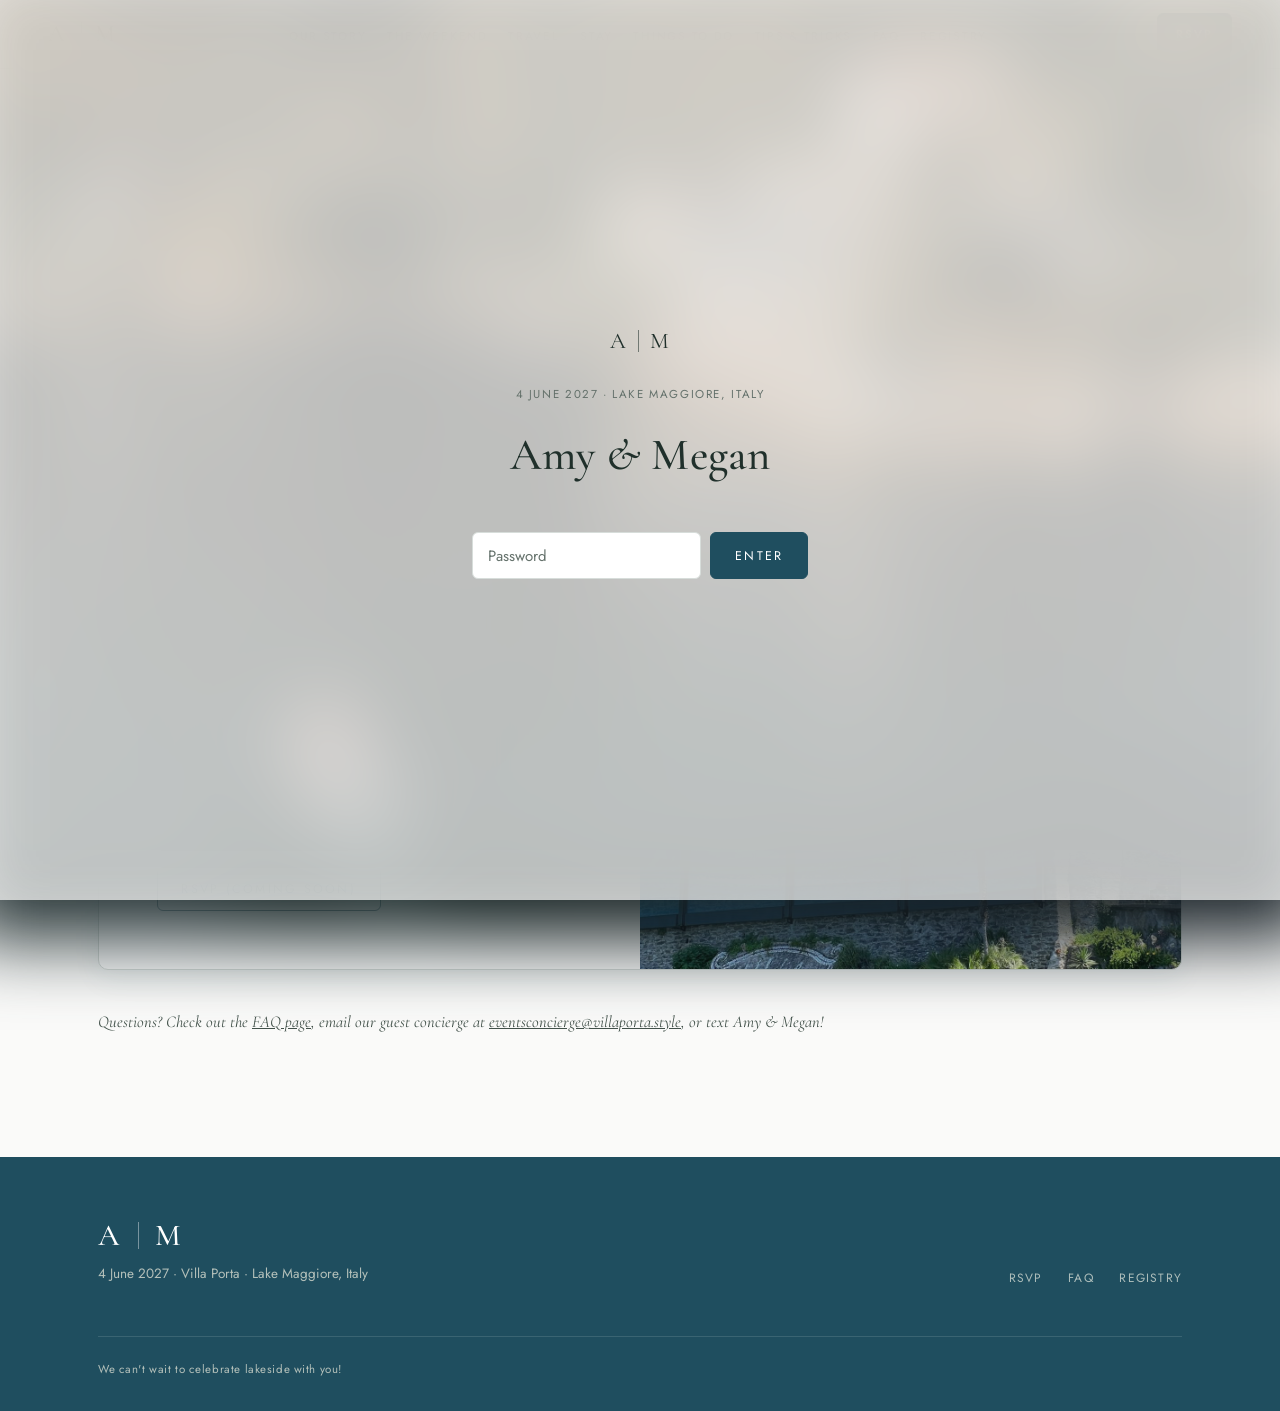
==== commit b0704582: "Polish mobile note and villa interactions" ====
--- a/rsvp.html
+++ b/rsvp.html
@@ -19,7 +19,7 @@
 <meta name="twitter:title" content="RSVP &middot; 4 June 2027 &middot; Amy &amp; Megan">
 <meta name="twitter:image" content="https://amyandmegan.com/assets/images/og-share.jpg">
 
-<link rel="stylesheet" href="css/style.css?v=20260814-9">
+<link rel="stylesheet" href="css/style.css?v=20260814-11">
 <link rel="icon" type="image/png" href="assets/images/favicon-32.png" sizes="32x32">
 <link rel="icon" type="image/png" href="assets/images/favicon-16.png" sizes="16x16">
 <link rel="apple-touch-icon" href="assets/images/apple-touch-icon.png">
@@ -113,6 +113,6 @@
   </div>
 </footer>
 
-<script src="js/main.js?v=20260814-3"></script>
+<script src="js/main.js?v=20260814-4"></script>
 </body>
 </html>
--- a/css/style.css
+++ b/css/style.css
@@ -291,11 +291,24 @@
   display:flex; align-items:center; justify-content:center;
 }
 .info-callout.with-icon .icon svg{width:21px; height:21px;}
+.info-callout.with-icon .icon .baby-bottle{width:24px; height:24px;}
 .info-callout-copy{flex:1; min-width:0;}
 .info-callout.with-icon .info-callout-copy p{padding:0; color:var(--ink-soft); font-size:14px; line-height:1.55;}
 .info-callout.with-icon .info-callout-copy p + p{margin-top:.18rem;}
 .info-callout.with-icon .info-callout-copy strong{display:block; color:var(--ink); font-size:14.5px; font-weight:600; line-height:1.45;}
 .info-callout.with-icon .info-callout-copy a{color:var(--accent-dark); font-weight:500; text-underline-offset:3px;}
+.weekend-callout-grid{
+  display:grid; grid-template-columns:repeat(2,minmax(0,1fr)); gap:1rem;
+  max-width:64rem; margin:1.5rem auto 0;
+}
+.weekend-callout-grid .info-callout{
+  min-height:100%; margin:0; padding:1rem 1.15rem;
+  border:1px solid rgba(47,107,130,.16); border-left:4px solid var(--accent);
+  box-shadow:var(--shadow-small);
+}
+@media (max-width:760px){
+  .weekend-callout-grid{grid-template-columns:1fr; max-width:40rem;}
+}
 
 .concierge-card{
   margin-top:2.2rem; padding:1.5rem 1.7rem;
@@ -497,6 +510,7 @@
 .villa-collection{
   margin-top:1rem; border:1px solid var(--line); border-radius:var(--radius-img); overflow:hidden;
   background:rgba(255,255,255,.72); box-shadow:var(--shadow-card);
+  transition:transform var(--dur-fast) var(--ease-out),box-shadow var(--dur-fast) var(--ease-out),border-color var(--dur-fast) var(--ease-out);
 }
 .villa-subhead{margin-top:clamp(1.7rem,3vw,2.2rem);}
 .villa-collection-head{display:grid; grid-template-columns:minmax(0,1fr) minmax(170px,24%); align-items:stretch; gap:1.3rem; min-height:150px;}
@@ -526,6 +540,8 @@
 .villa-collection-intro .btn{flex:none;}
 .stay-booking-code{display:flex; align-items:center; gap:1rem; margin:0 0 .8rem; padding:1rem 1.1rem; border:1px solid var(--accent-soft); border-radius:var(--radius-img); background:#eef7f8;}
 .stay-booking-code p{margin:0; color:var(--ink-soft); font-size:13.5px;}
+.stay-booking-copy{min-width:0;}
+.stay-booking-copy p + p{margin-top:.28rem; color:var(--accent-dark); font-size:12.5px;}
 .stay-booking-code strong{color:var(--ink);}
 .stay-booking-label{flex:none; padding:.4em .8em; border-radius:20px; background:var(--plum); color:var(--white); font-family:var(--sans); font-size:9.5px; letter-spacing:.1em; text-transform:uppercase;}
 .stay-availability-note{margin:0 0 1.5rem; padding:1rem 1.1rem; border:1px solid var(--gold-line); border-left:3px solid var(--gold-deep); border-radius:var(--radius-img); background:var(--gold-wash); color:var(--ink-soft); font-size:13.5px;}
@@ -544,6 +560,11 @@
 .stay-recommendation.recommended{background:var(--sage); color:var(--white);}
 .stay-transport-tag{display:inline-flex; align-items:center; gap:.45rem; max-width:none; padding:.45em .72em; background:var(--gold); color:var(--gold-ink); font-size:9px; letter-spacing:.075em; text-align:center; white-space:nowrap; box-shadow:0 5px 14px rgba(73,59,18,.1);}
 .stay-transport-tag::before{content:"\2726"; font-size:1.05em;}
+.transport-location .stay-location-head{display:block;}
+.transport-location .stay-transport-tag{margin-bottom:.8rem;}
+@media (min-width:701px){
+  .transport-location .stay-location-head h4{white-space:nowrap;}
+}
 .stay-property-list{list-style:none; margin:0; padding:0; display:grid; grid-template-columns:repeat(2,minmax(0,1fr)); gap:.8rem;}
 .stay-location-group.recommended .stay-property-list{grid-template-columns:repeat(3,minmax(0,1fr));}
 .stay-location-group:not(.recommended) .stay-property-list{grid-template-columns:1fr;}
@@ -560,10 +581,11 @@
 .stay-times div{min-width:0;}
 .stay-times dt{margin-bottom:.15rem;}
 .stay-route-note{margin:1rem 0 0; color:var(--ink-faint); font-size:11.5px; line-height:1.55;}
-.stay-concierge-callout{display:grid!important; grid-template-columns:auto minmax(0,1fr) auto; align-items:center!important; gap:1rem; margin:1.2rem 0 0; padding:.95rem 1.15rem;}
+.stay-concierge-callout{display:grid!important; grid-template-columns:auto minmax(0,1fr) auto; align-items:center!important; gap:1rem; max-width:58rem; margin:1.2rem auto 0; padding:.95rem 1.15rem; border:1px solid rgba(47,107,130,.16); border-left:4px solid var(--accent); box-shadow:var(--shadow-small);}
 .stay-concierge-callout .btn{flex:none;}
 @media (hover:hover) and (pointer:fine){
   .hotel-card:hover{transform:translateY(-3px); border-color:var(--accent-soft); box-shadow:var(--shadow-card-hover);}
+  .villa-collection:hover{transform:translateY(-3px); border-color:var(--accent-soft); box-shadow:var(--shadow-card-hover);}
   .villa-collection:hover .villa-collection-photo{filter:saturate(1.06) contrast(1.02);}
   .stay-property-list li:hover{border-color:var(--accent-soft); box-shadow:var(--shadow-card-hover); transform:translateY(-2px);}
   .stay-property-link:hover{color:var(--accent-dark);}
@@ -596,7 +618,7 @@
   .stay-transport-tag{display:inline-flex; margin-bottom:.8rem; white-space:normal; text-align:left;}
   .stay-property-list,.stay-location-group.recommended .stay-property-list{grid-template-columns:1fr;}
   .stay-times{grid-template-columns:1fr; gap:.5rem;}
-  .stay-concierge-callout{grid-template-columns:auto minmax(0,1fr); align-items:start!important;}
+  .stay-concierge-callout{grid-template-columns:auto minmax(0,1fr); align-items:center!important;}
   .stay-concierge-callout .btn{grid-column:2; justify-self:start; margin-top:.35rem;}
 }
 
@@ -607,19 +629,49 @@
 .subsection-head h3{margin:0; font-size:1.7rem;}
 .card-grid{display:grid; grid-template-columns:repeat(5,1fr); gap:1.1rem;}
 @media (max-width:900px){.card-grid{grid-template-columns:repeat(3,1fr);}}
-.todo-card img{width:100%; aspect-ratio:4/5; object-fit:cover; border-radius:var(--radius-img); margin-bottom:.7rem;}
+.todo-card{
+  position:relative; min-width:0; padding:.72rem;
+  border:1px solid transparent; border-radius:calc(var(--radius-img) + 3px);
+  transition:transform var(--dur-fast) var(--ease-out),background-color var(--dur-fast) var(--ease-out),border-color var(--dur-fast) var(--ease-out),box-shadow var(--dur-fast) var(--ease-out);
+}
+.todo-card img{width:100%; aspect-ratio:4/5; object-fit:cover; border-radius:var(--radius-img); margin-bottom:.7rem; transition:transform var(--dur-med) var(--ease-out),filter var(--dur-med) var(--ease-out);}
 .todo-card .photo-placeholder{
   width:100%; aspect-ratio:4/5; border-radius:var(--radius-img); margin-bottom:.7rem;
   background:linear-gradient(135deg,var(--bg-b),var(--bg-a));
   display:flex; align-items:center; justify-content:center; color:var(--ink-faint);
 }
 .todo-card .photo-placeholder svg{width:24px; height:24px; opacity:.5;}
-.todo-card h4{font-family:var(--sans); font-weight:500; font-size:13px; letter-spacing:.06em; text-transform:uppercase; margin-bottom:.3rem;}
+.todo-card h4{font-family:var(--sans); font-weight:500; font-size:13px; letter-spacing:.06em; text-transform:uppercase; margin-bottom:.3rem; transition:color var(--dur-fast) var(--ease-out);}
 .todo-card p{font-size:14px; color:var(--ink-soft); margin:0 0 .5em;}
+.todo-more{display:none;}
+@media (hover:hover) and (pointer:fine){
+  .todo-card:hover{
+    transform:translateY(-3px); background:var(--accent-wash);
+    border-color:var(--accent-soft); box-shadow:var(--shadow-card-hover);
+  }
+  .todo-card:hover img{transform:scale(1.012); filter:saturate(1.06) contrast(1.02);}
+  .todo-card:hover h4{color:var(--accent-dark);}
+}
 @media (max-width:600px){
-  .card-grid{grid-template-columns:1fr; gap:1.8rem;}
+  .card-grid{grid-template-columns:1fr; gap:1.2rem;}
+  .todo-card{padding:.9rem; border-color:var(--line); background:rgba(255,255,255,.55); box-shadow:var(--shadow-small);}
   .todo-card img{aspect-ratio:16/9;}
+  .todo-card h4{margin-bottom:.1rem; font-size:13.5px;}
   .todo-card p{font-size:15px;}
+  #thingstodo.todo-accordion-ready .todo-more:not([hidden]){
+    width:100%; min-height:44px; padding:.4rem 0; border:0; border-top:1px solid var(--line);
+    background:transparent; color:var(--accent-dark); cursor:pointer;
+    display:flex; align-items:center; justify-content:space-between;
+    font-family:var(--sans); font-size:10px; letter-spacing:.14em; text-transform:uppercase;
+  }
+  .todo-more .plus{position:relative; flex:none; width:24px; height:24px;}
+  .todo-more .plus::before,.todo-more .plus::after{content:""; position:absolute; top:50%; left:50%; background:var(--accent-dark); transform:translate(-50%,-50%);}
+  .todo-more .plus::before{width:14px; height:1.4px;}
+  .todo-more .plus::after{width:1.4px; height:14px; transition:transform var(--dur-med) var(--ease-in-out),opacity var(--dur-med) var(--ease-in-out);}
+  .todo-card.open .todo-more .plus::after{transform:translate(-50%,-50%) rotate(90deg); opacity:0;}
+  #thingstodo.todo-accordion-ready .todo-card-detail{max-height:0; overflow:hidden; opacity:0; transition:max-height var(--dur-med) var(--ease-in-out),opacity var(--dur-fast) var(--ease-out);}
+  #thingstodo.todo-accordion-ready .todo-card.open .todo-card-detail{opacity:1;}
+  .todo-card-detail p:first-child{padding-top:.65rem;}
 }
 
 /* packing / tips */
@@ -637,6 +689,7 @@
   font-family:var(--sans); font-size:10.5px; font-weight:500; letter-spacing:.14em; line-height:1.3; text-transform:uppercase;
 }
 .tip-col h3::before{content:"\2726"; margin-right:.55em; color:var(--gold); font-size:.9em;}
+.tip-lowercase-s{text-transform:lowercase;}
 .tip-list{list-style:none; margin:0; padding:0;}
 .tip-list li{
   padding:.85rem 0 .85rem 1.1rem; border-bottom:1px solid var(--line);
@@ -698,16 +751,16 @@
 .mobile-desktop-note-backdrop[hidden]{display:none;}
 .mobile-desktop-note-backdrop.is-visible{opacity:1;}
 .mobile-desktop-note{
-  position:fixed; left:1rem; right:1rem; top:50%; bottom:auto; z-index:450;
-  max-width:370px; margin:0 auto; padding:1.35rem 3.4rem 1.3rem 1.35rem;
+  position:fixed; left:50%; right:auto; top:50%; bottom:auto; z-index:450;
+  width:calc(100vw - 2.5rem); max-width:340px; margin:0; padding:1.25rem 1.35rem 1.2rem;
   background:rgba(242,248,248,.97); color:var(--ink);
   border:1px solid rgba(255,255,255,.7); border-left:4px solid var(--accent);
   border-radius:var(--radius-img); box-shadow:0 24px 70px rgba(7,24,28,.34);
-  opacity:0; transform:translateY(calc(-50% + 14px));
+  opacity:0; transform:translate(-50%,calc(-50% + 14px));
   transition:opacity var(--dur-med) var(--ease-out), transform var(--dur-med) var(--ease-out);
 }
 .mobile-desktop-note[hidden]{display:none;}
-.mobile-desktop-note.is-visible{opacity:1; transform:translateY(-50%);}
+.mobile-desktop-note.is-visible{opacity:1; transform:translate(-50%,-50%);}
 .mobile-desktop-note .eyebrow{margin-bottom:.3rem;}
 .mobile-desktop-note .mobile-note-eyebrow{display:flex; align-items:center; gap:.45rem;}
 .mobile-desktop-note .mobile-note-sparkle{
@@ -715,7 +768,7 @@
 }
 .mobile-desktop-note p{margin:0; font-size:14px; line-height:1.55; color:var(--ink-soft);}
 .mobile-desktop-note .mobile-desktop-note-title{
-  margin-bottom:.2rem; font-family:var(--serif); font-size:1.25rem; font-weight:600; color:var(--ink);
+  margin-bottom:.28rem; font-family:var(--serif); font-size:1.05rem; font-weight:600; line-height:1.3; letter-spacing:-.01em; white-space:nowrap; color:var(--ink);
 }
 .mobile-desktop-note-close{
   position:absolute; top:.45rem; right:.45rem; width:44px; height:44px;
@@ -723,6 +776,7 @@
   font-family:var(--sans); font-size:1.65rem; font-weight:300; line-height:1;
 }
 body.desktop-note-open{overflow:hidden;}
+@media (max-width:350px){.mobile-desktop-note .mobile-desktop-note-title{font-size:1rem; white-space:normal;}}
 @media (min-width:768px){.mobile-desktop-note,.mobile-desktop-note-backdrop{display:none !important;}}
 
 /* Keep touch scrolling intentionally vertical on phones and tablets. */
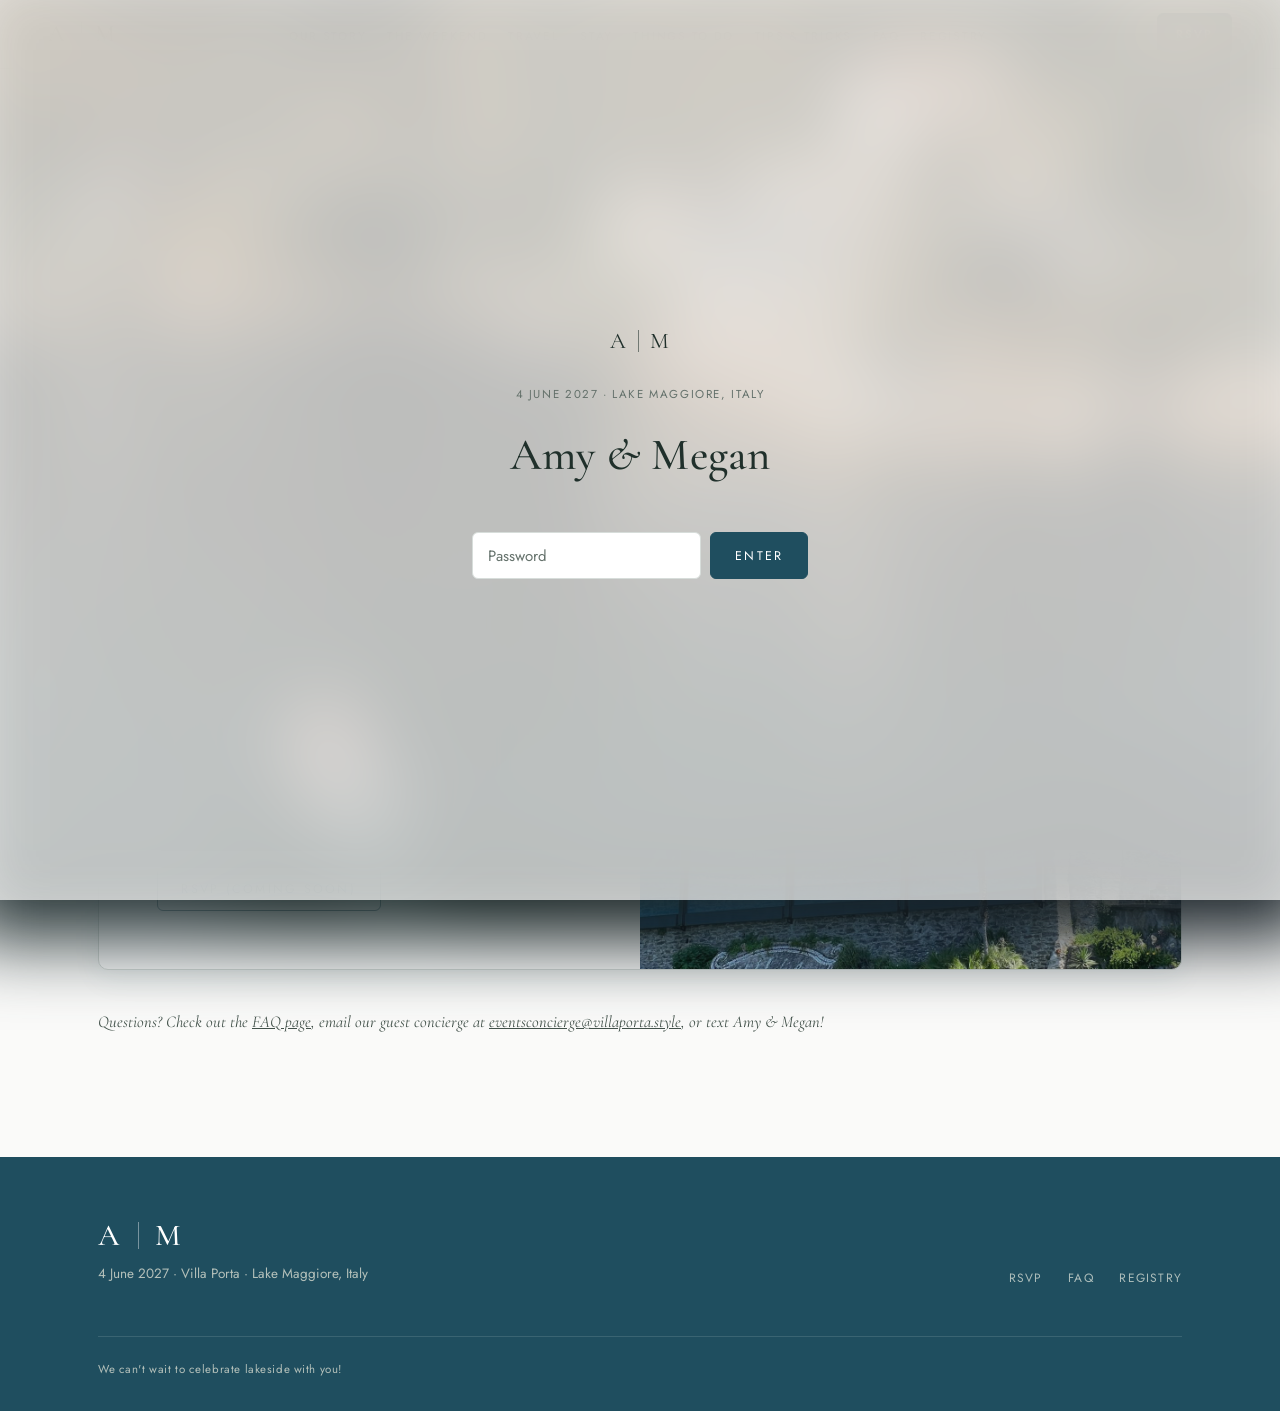
==== commit e9cdb35d: "Align Luino tag and simplify mobile note" ====
--- a/rsvp.html
+++ b/rsvp.html
@@ -19,7 +19,7 @@
 <meta name="twitter:title" content="RSVP &middot; 4 June 2027 &middot; Amy &amp; Megan">
 <meta name="twitter:image" content="https://amyandmegan.com/assets/images/og-share.jpg">
 
-<link rel="stylesheet" href="css/style.css?v=20260814-11">
+<link rel="stylesheet" href="css/style.css?v=20260814-12">
 <link rel="icon" type="image/png" href="assets/images/favicon-32.png" sizes="32x32">
 <link rel="icon" type="image/png" href="assets/images/favicon-16.png" sizes="16x16">
 <link rel="apple-touch-icon" href="assets/images/apple-touch-icon.png">
--- a/css/style.css
+++ b/css/style.css
@@ -561,7 +561,8 @@
 .stay-transport-tag{display:inline-flex; align-items:center; gap:.45rem; max-width:none; padding:.45em .72em; background:var(--gold); color:var(--gold-ink); font-size:9px; letter-spacing:.075em; text-align:center; white-space:nowrap; box-shadow:0 5px 14px rgba(73,59,18,.1);}
 .stay-transport-tag::before{content:"\2726"; font-size:1.05em;}
 .transport-location .stay-location-head{display:block;}
-.transport-location .stay-transport-tag{margin-bottom:.8rem;}
+.transport-location .stay-location-kicker-row{display:flex; align-items:flex-start; justify-content:space-between; gap:.75rem; margin-bottom:.55rem;}
+.transport-location .stay-location-label,.transport-location .stay-transport-tag{margin:0;}
 @media (min-width:701px){
   .transport-location .stay-location-head h4{white-space:nowrap;}
 }
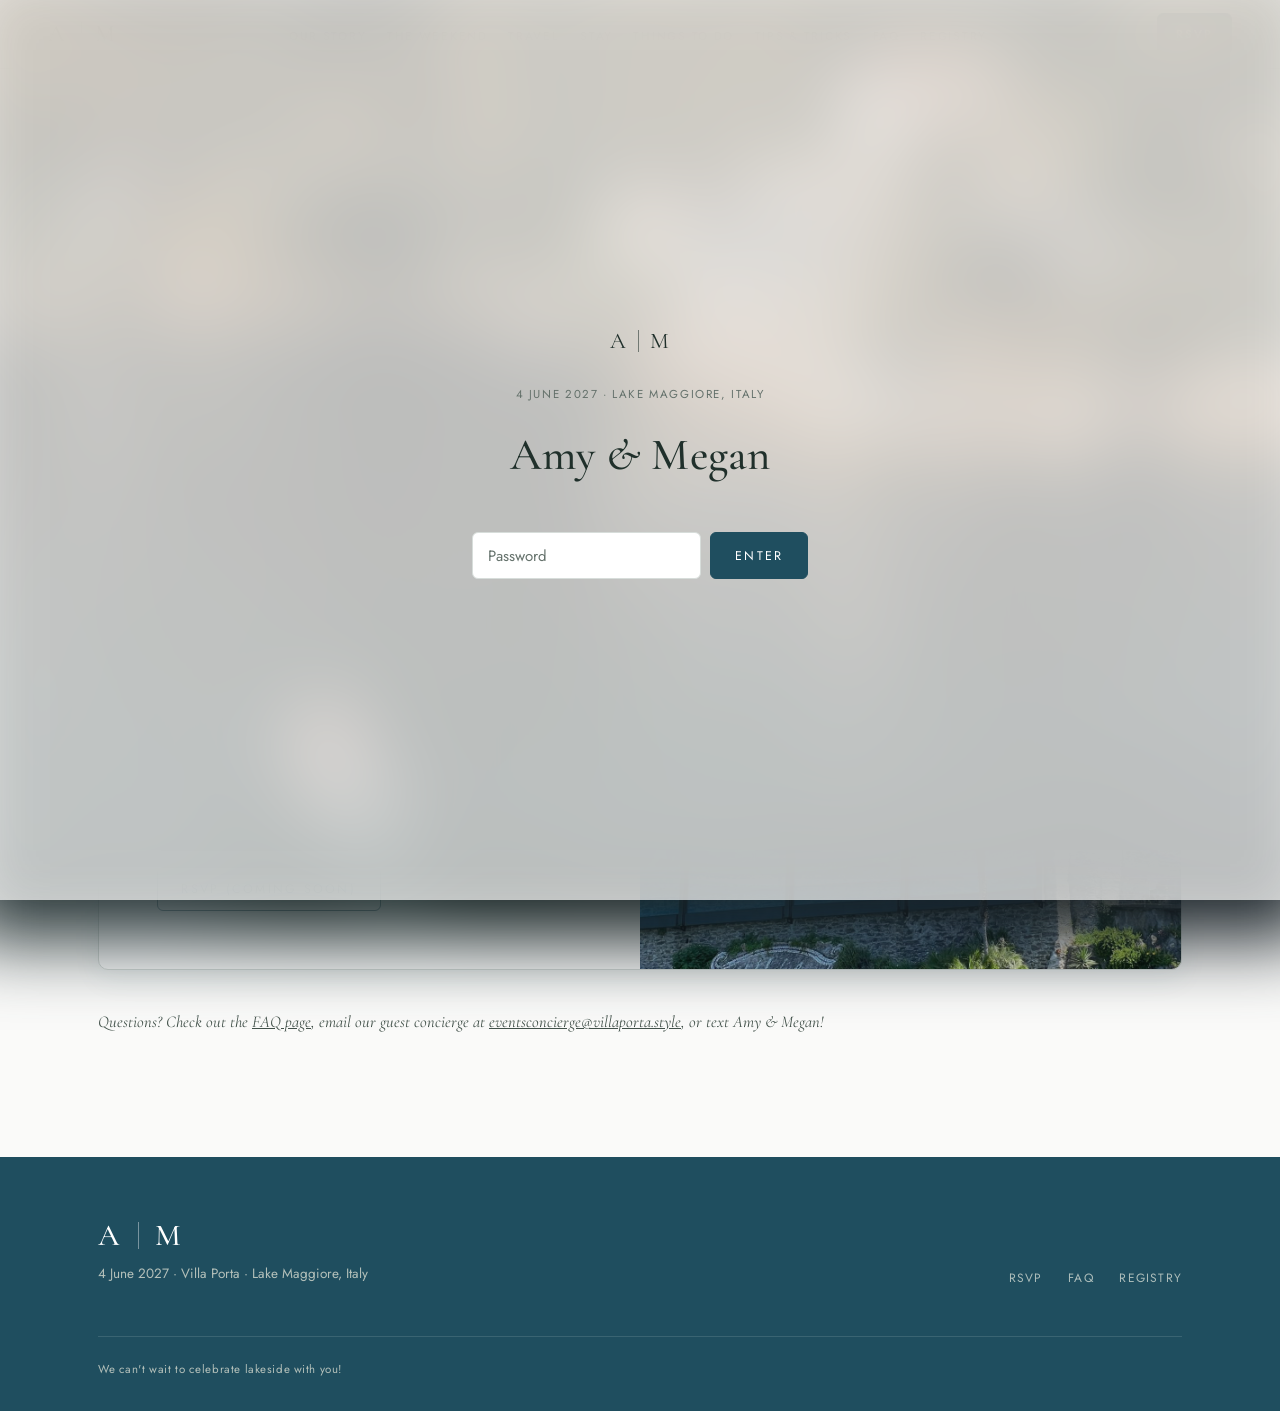
==== commit 57fc2bf8: "Keep mobile popup centered" ====
--- a/rsvp.html
+++ b/rsvp.html
@@ -19,7 +19,7 @@
 <meta name="twitter:title" content="RSVP &middot; 4 June 2027 &middot; Amy &amp; Megan">
 <meta name="twitter:image" content="https://amyandmegan.com/assets/images/og-share.jpg">
 
-<link rel="stylesheet" href="css/style.css?v=20260814-12">
+<link rel="stylesheet" href="css/style.css?v=20260814-13">
 <link rel="icon" type="image/png" href="assets/images/favicon-32.png" sizes="32x32">
 <link rel="icon" type="image/png" href="assets/images/favicon-16.png" sizes="16x16">
 <link rel="apple-touch-icon" href="assets/images/apple-touch-icon.png">
@@ -113,6 +113,6 @@
   </div>
 </footer>
 
-<script src="js/main.js?v=20260814-4"></script>
+<script src="js/main.js?v=20260814-5"></script>
 </body>
 </html>
--- a/css/style.css
+++ b/css/style.css
@@ -746,22 +746,25 @@
 /* ---------- mobile desktop-view suggestion ---------- */
 .mobile-desktop-note-backdrop{
   position:fixed; inset:0; z-index:440; background:rgba(10,25,27,.44);
+  display:grid; place-items:center;
+  padding:max(1.25rem,env(safe-area-inset-top)) max(1.25rem,env(safe-area-inset-right)) max(1.25rem,env(safe-area-inset-bottom)) max(1.25rem,env(safe-area-inset-left));
   -webkit-backdrop-filter:blur(5px); backdrop-filter:blur(5px);
   opacity:0; transition:opacity var(--dur-med) var(--ease-out);
 }
 .mobile-desktop-note-backdrop[hidden]{display:none;}
 .mobile-desktop-note-backdrop.is-visible{opacity:1;}
 .mobile-desktop-note{
-  position:fixed; left:50%; right:auto; top:50%; bottom:auto; z-index:450;
-  width:calc(100vw - 2.5rem); max-width:340px; margin:0; padding:1.25rem 1.35rem 1.2rem;
+  position:relative; z-index:1;
+  width:100%; max-width:340px; max-height:calc(100svh - 2.5rem); margin:0; padding:1.25rem 1.35rem 1.2rem;
+  overflow:auto;
   background:rgba(242,248,248,.97); color:var(--ink);
   border:1px solid rgba(255,255,255,.7); border-left:4px solid var(--accent);
   border-radius:var(--radius-img); box-shadow:0 24px 70px rgba(7,24,28,.34);
-  opacity:0; transform:translate(-50%,calc(-50% + 14px));
+  opacity:0; transform:translateY(14px);
   transition:opacity var(--dur-med) var(--ease-out), transform var(--dur-med) var(--ease-out);
 }
 .mobile-desktop-note[hidden]{display:none;}
-.mobile-desktop-note.is-visible{opacity:1; transform:translate(-50%,-50%);}
+.mobile-desktop-note.is-visible{opacity:1; transform:translateY(0);}
 .mobile-desktop-note .eyebrow{margin-bottom:.3rem;}
 .mobile-desktop-note .mobile-note-eyebrow{display:flex; align-items:center; gap:.45rem;}
 .mobile-desktop-note .mobile-note-sparkle{
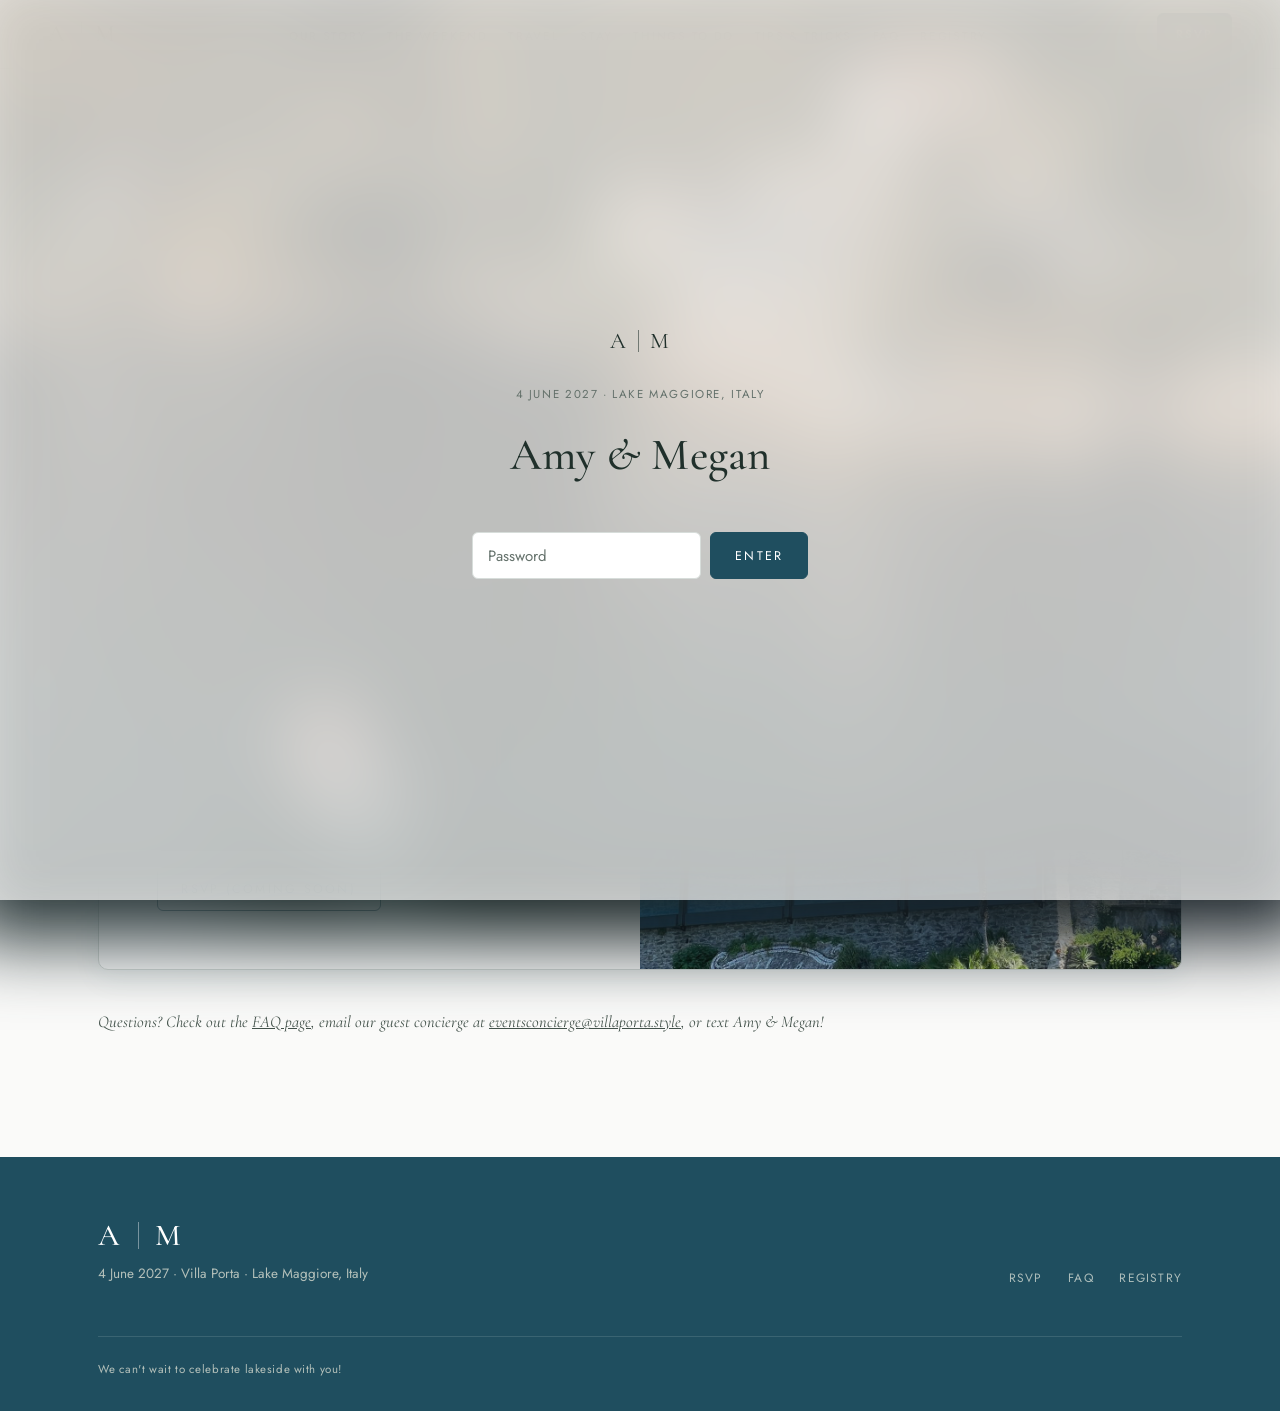
==== commit 87924443: "Add resort property details and map" ====
--- a/rsvp.html
+++ b/rsvp.html
@@ -19,7 +19,7 @@
 <meta name="twitter:title" content="RSVP &middot; 4 June 2027 &middot; Amy &amp; Megan">
 <meta name="twitter:image" content="https://amyandmegan.com/assets/images/og-share.jpg">
 
-<link rel="stylesheet" href="css/style.css?v=20260814-13">
+<link rel="stylesheet" href="css/style.css?v=20260815-1">
 <link rel="icon" type="image/png" href="assets/images/favicon-32.png" sizes="32x32">
 <link rel="icon" type="image/png" href="assets/images/favicon-16.png" sizes="16x16">
 <link rel="apple-touch-icon" href="assets/images/apple-touch-icon.png">
--- a/css/style.css
+++ b/css/style.css
@@ -537,7 +537,8 @@
 .villa-collection-intro p:last-child{margin-bottom:0;}
 .villa-collection-intro strong{color:var(--ink);}
 .stay-walking-warning{font-weight:700; color:var(--ink);}
-.villa-collection-intro .btn{flex:none;}
+.villa-collection-links{flex:none; display:flex; flex-direction:column; align-items:stretch; gap:.55rem; width:max-content; max-width:100%;}
+.villa-collection-links .btn{justify-content:center; white-space:nowrap;}
 .stay-booking-code{display:flex; align-items:center; gap:1rem; margin:0 0 .8rem; padding:1rem 1.1rem; border:1px solid var(--accent-soft); border-radius:var(--radius-img); background:#eef7f8;}
 .stay-booking-code p{margin:0; color:var(--ink-soft); font-size:13.5px;}
 .stay-booking-copy{min-width:0;}
@@ -609,7 +610,7 @@
   .villa-collection-photo{grid-column:1/-1; min-height:180px; box-shadow:inset 0 12px 28px rgba(31,78,95,.08);}
   .villa-detail-inner{padding:1.2rem 1.05rem 1.35rem;}
   .villa-collection-intro{display:block;}
-  .villa-collection-intro .btn{margin-top:1.2rem;}
+  .villa-collection-links{margin-top:1.2rem;}
   .stay-booking-code{display:block;}
   .stay-booking-label{display:inline-block; margin-bottom:.6rem;}
   .stay-location-guide{grid-template-columns:1fr;}
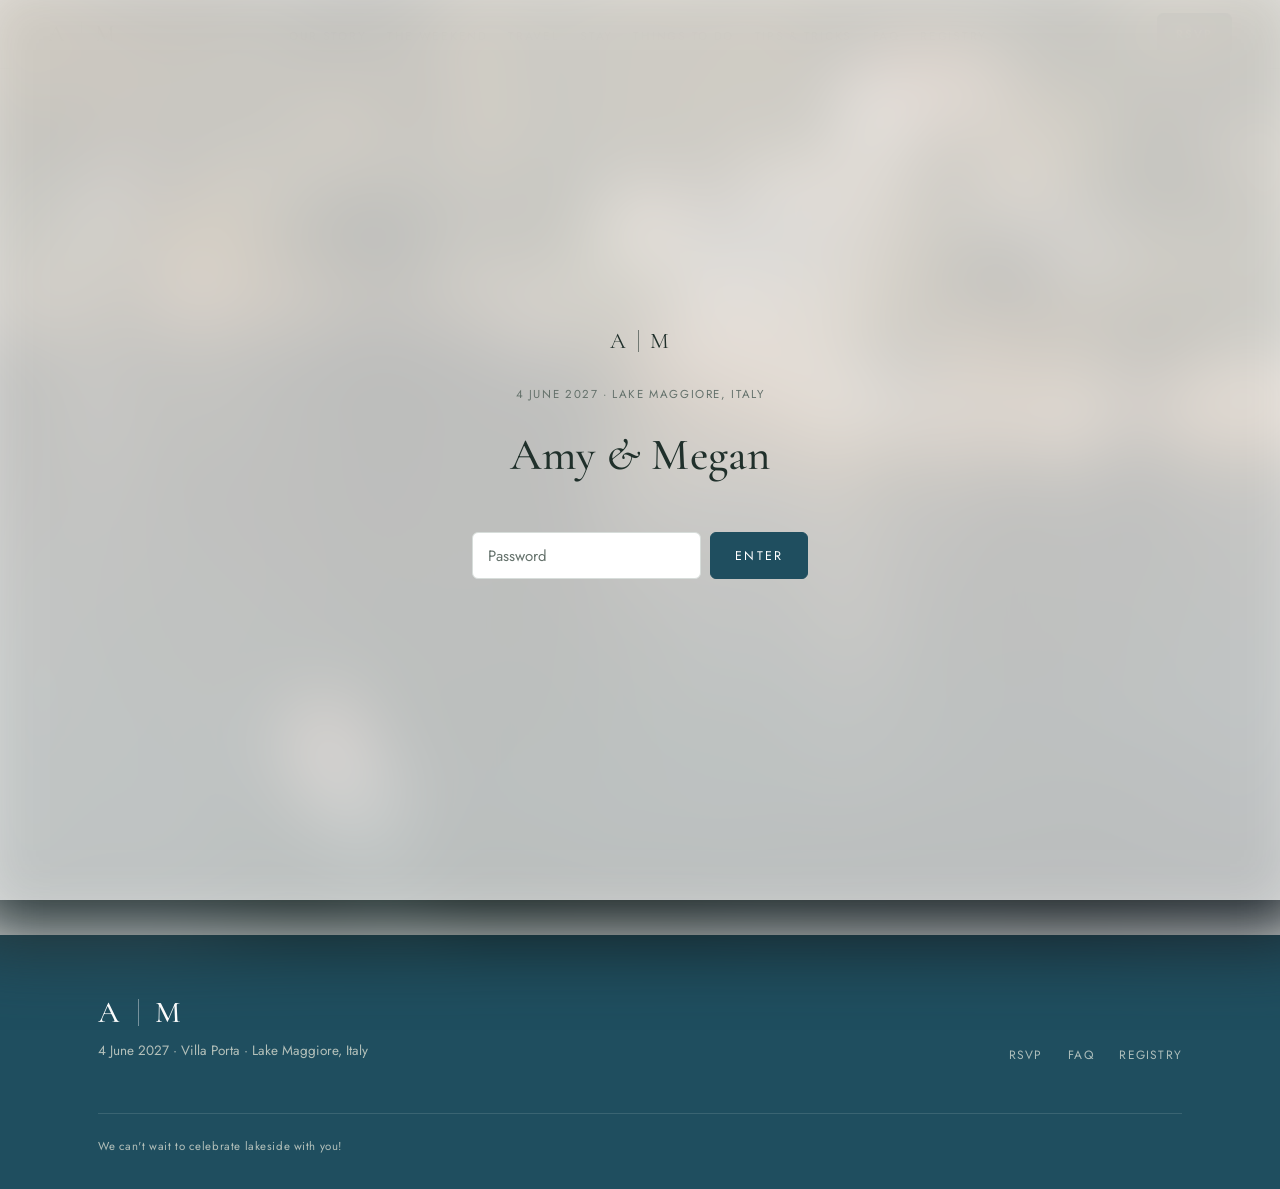
==== commit 97841754: "Open wedding RSVPs through Zola" ====
--- a/rsvp.html
+++ b/rsvp.html
@@ -81,11 +81,9 @@
     <div class="pane">
       <div class="pane-copy">
         <p>We&rsquo;re so excited to celebrate with you at Lake Maggiore!</p>
-        <p>Because this is an intimate destination wedding with limited space and overseas logistics, sharing your plans early helps us plan thoughtfully.</p>
-        <p><strong>Please complete your Intent to Attend by September 15.</strong></p>
-        <p>Formal invitations and the official RSVP will follow. Text Amy or Megan with any questions!</p>
-        <a href="https://forms.gle/Bddp1RMRTRT9xCXB9" target="_blank" rel="noopener" class="btn solid">Intent to Attend</a>
-        <button type="button" class="btn" disabled>RSVP (coming soon)</button>
+        <p><strong>Please kindly RSVP by March 1, 2027.</strong></p>
+        <p>Text Amy or Megan with any questions!</p>
+        <a href="https://www.zola.com/wedding/amyandmegan2027/rsvp" target="_blank" rel="noopener" class="btn solid">RSVP</a>
       </div>
       <div class="pane-media" style="background-image:url('assets/images/venue-terrace.jpg');"></div>
     </div>
@@ -113,6 +111,6 @@
   </div>
 </footer>
 
-<script src="js/main.js?v=20260814-5"></script>
+<script src="js/main.js?v=20260815-1"></script>
 </body>
 </html>
